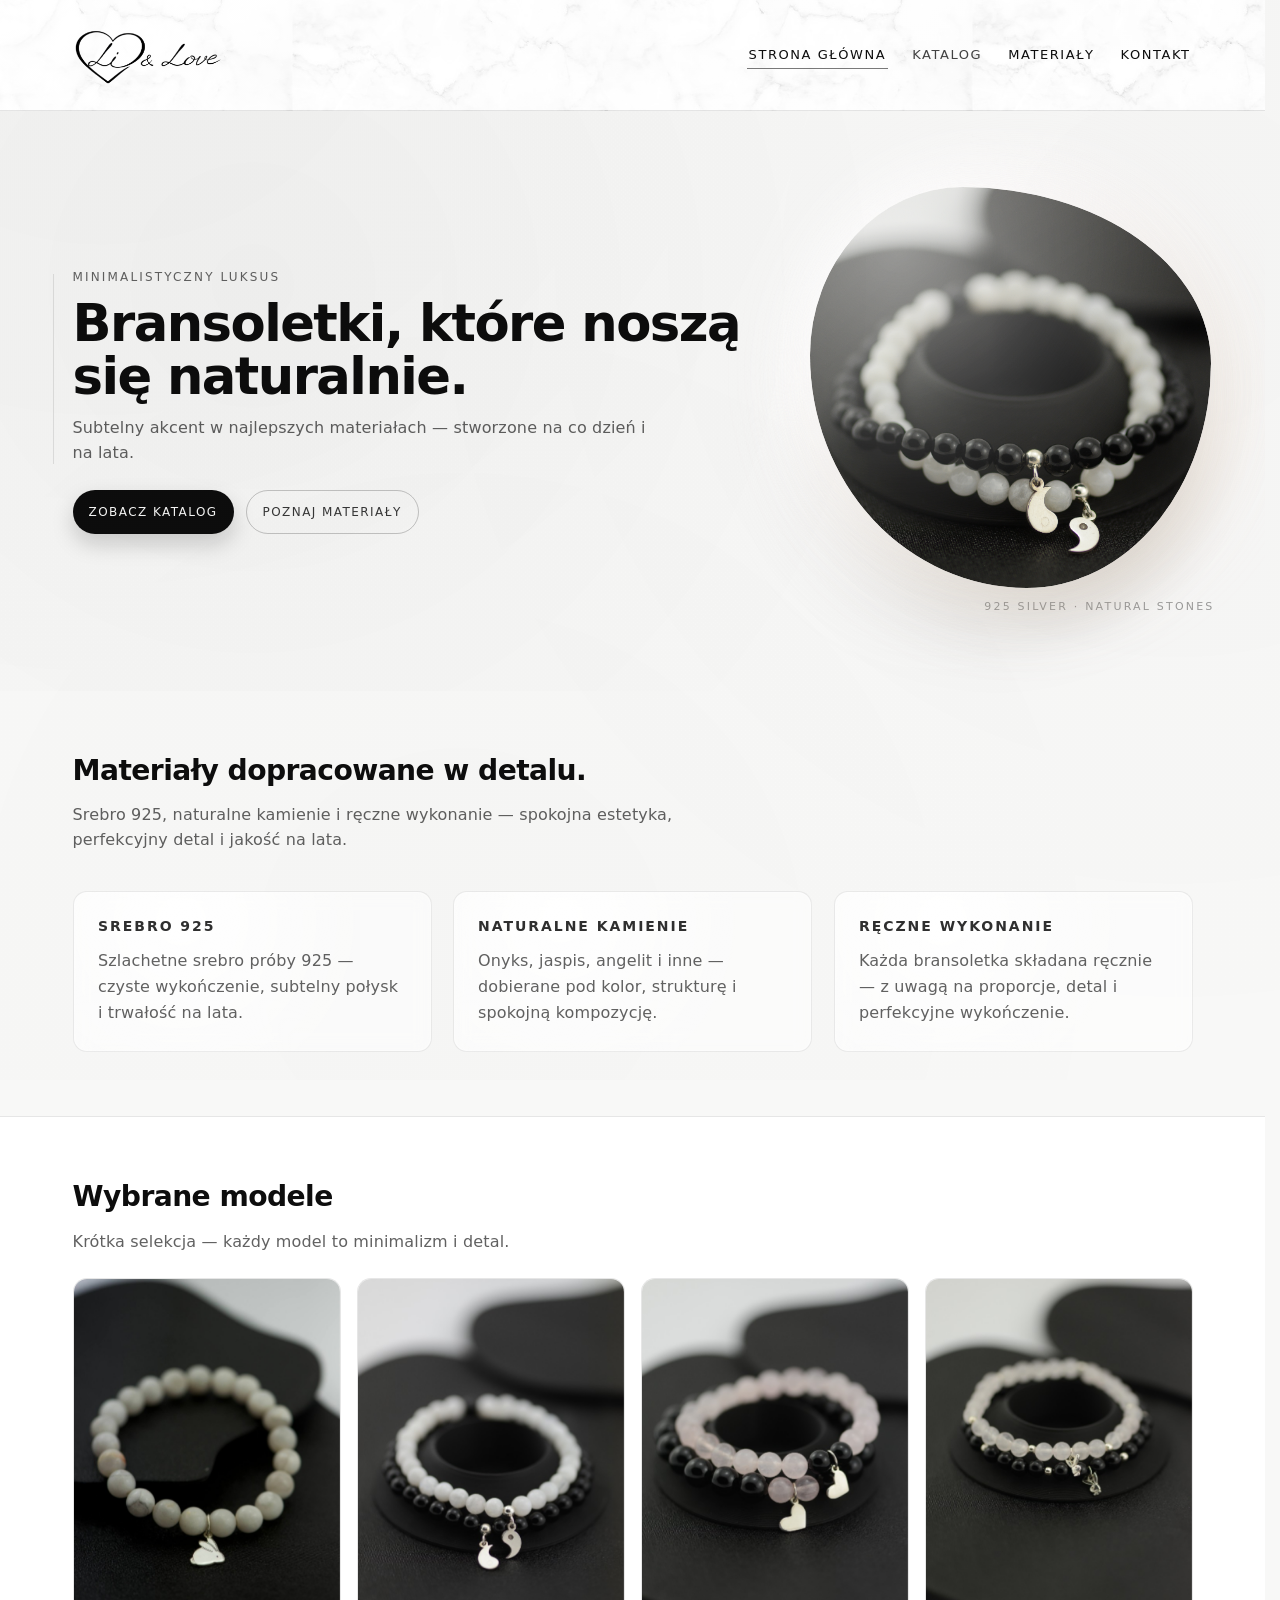
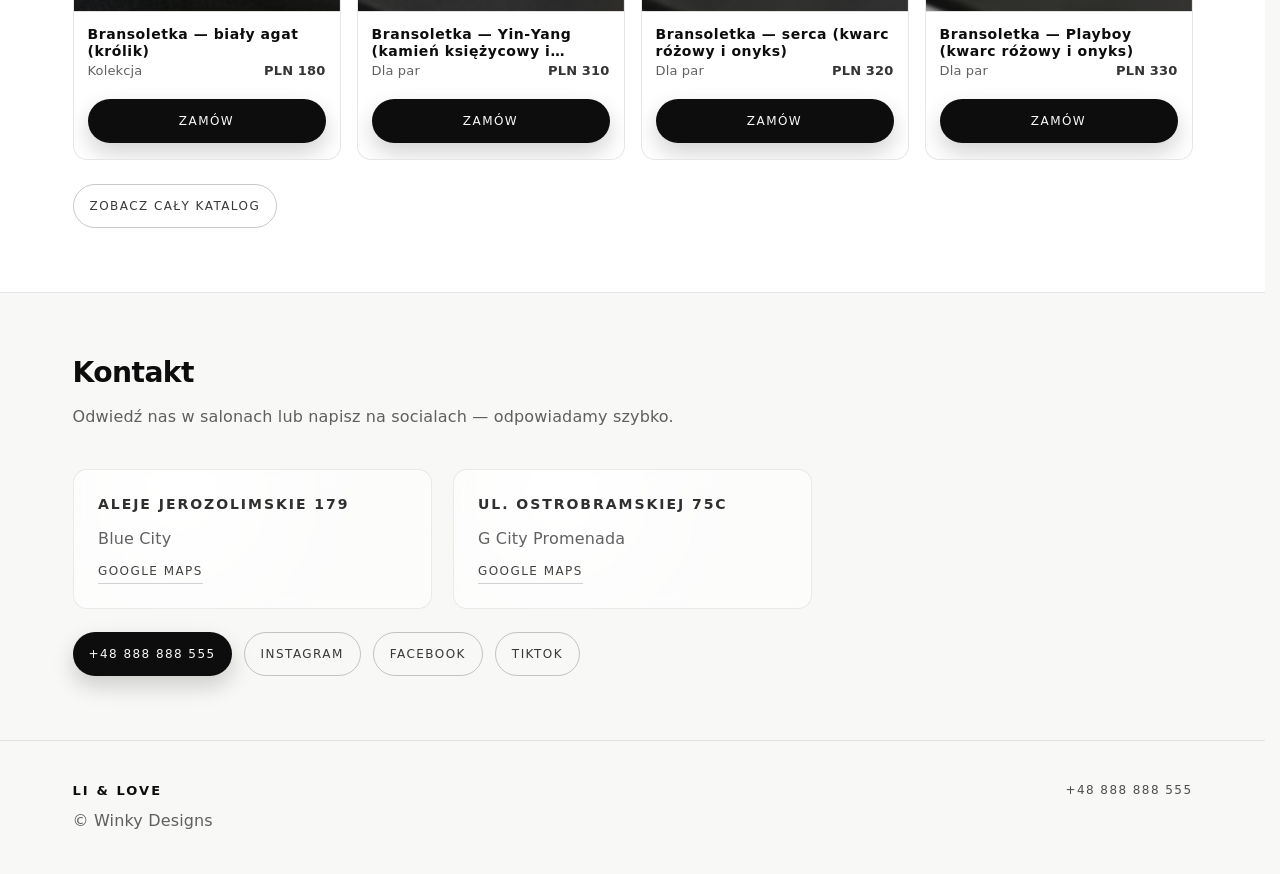
==== index.html @ d93d9d62 "Add Apple touch icons and mobile app support - Add apple-touch-icon files in multiple sizes (180x180" ====
<!doctype html>
<html lang="pl">
  <head>
    <meta charset="utf-8" />
    <meta name="viewport" content="width=device-width, initial-scale=1" />
    <meta
      name="description"
      content="Minimalistyczna, luksusowa marka bransoletek. Nowoczesny design, wysokiej jakości materiały, ponadczasowe formy."
    />
    <title>Li &amp; Love · Bransoletki</title>

    <link rel="stylesheet" href="./css/reset.css" />
    <link rel="stylesheet" href="./css/styles.css?v=20260427-live1" />

    <!-- Favicon and Apple Touch Icons -->
    <link rel="icon" href="./assets/images/logo-mark.png" />
    <link rel="apple-touch-icon" sizes="180x180" href="./assets/images/apple-touch-icon.png" />
    <link rel="apple-touch-icon" sizes="152x152" href="./assets/images/apple-touch-icon-152x152.png" />
    <link rel="apple-touch-icon" sizes="120x120" href="./assets/images/apple-touch-icon-120x120.png" />
    <link rel="apple-touch-icon" sizes="76x76" href="./assets/images/apple-touch-icon-76x76.png" />
    <link rel="apple-touch-icon" sizes="60x60" href="./assets/images/apple-touch-icon-60x60.png" />
    <meta name="apple-mobile-web-app-capable" content="yes" />
    <meta name="apple-mobile-web-app-status-bar-style" content="default" />
    <meta name="apple-mobile-web-app-title" content="Li & Love" />
  </head>
  <body>
    <a class="skip-link" href="#main">Przejdź do treści</a>

    <header class="site-header" role="banner">
      <div class="container header-inner">
        <a class="brand" href="./index.html" aria-label="Li &amp; Love — strona główna">
          <img class="brand-logo" src="./assets/images/logo-header.png" alt="Li &amp; Love" />
        </a>

        <button class="nav-toggle" type="button" aria-label="Menu" aria-expanded="false">
          <span class="nav-toggle-bars" aria-hidden="true"></span>
        </button>

        <nav class="nav" aria-label="Główna nawigacja">
          <a class="nav-link is-active" href="./index.html">Strona główna</a>
          <a class="nav-link" href="./catalog.html">Katalog</a>
          <a class="nav-link" href="#materials">Materiały</a>
          <a class="nav-link" href="#contact">Kontakt</a>
          <span class="nav-indicator" aria-hidden="true"></span>
        </nav>
      </div>
    </header>

    <div class="mobile-menu" id="mobileMenu" hidden>
      <div class="mobile-menu-backdrop" data-close="1"></div>
      <div class="mobile-menu-panel" role="dialog" aria-modal="true" aria-label="Menu">
        <a class="mobile-menu-link" href="./index.html">Strona główna</a>
        <a class="mobile-menu-link" href="./catalog.html">Katalog</a>
        <a class="mobile-menu-link" href="#materials">Materiały</a>
        <a class="mobile-menu-link" href="#contact">Kontakt</a>
      </div>
    </div>

    <main id="main">
      <section class="hero" data-reveal>
        <div class="container hero-inner">
          <div class="hero-copy">
            <p class="eyebrow">minimalistyczny luksus</p>
            <h1 class="hero-title">Bransoletki, które noszą się naturalnie.</h1>
            <p class="hero-subtitle">
              Subtelny akcent w najlepszych materiałach — stworzone na co dzień i na lata.
            </p>
            <div class="hero-actions">
              <a class="btn btn-primary" href="./catalog.html">Zobacz katalog</a>
              <a class="btn btn-ghost" href="#materials">Poznaj materiały</a>
            </div>
          </div>

          <div class="hero-media">
            <div class="hero-art" aria-hidden="true">
              <div class="hero-bg-orb"></div>
              <div class="hero-product-wrap">
                <div class="hero-product">
                  <img
                    class="hero-bracelet"
                    src="./assets/images/bracelet-hero-new.png"
                    alt="Bransoletka Li &amp; Love"
                    loading="eager"
                    decoding="async"
                  />
                  <div class="hero-shine hero-shine--blur" aria-hidden="true"></div>
                  <div class="hero-shine hero-shine--gloss" aria-hidden="true"></div>
                </div>
              </div>
            </div>
          </div>
        </div>
      </section>

      <section class="section" id="materials" data-reveal>
        <div class="container">
          <div class="section-head">
            <h2 class="section-title">Materiały dopracowane w detalu.</h2>
            <p class="section-subtitle">
              Srebro 925, naturalne kamienie i ręczne wykonanie — spokojna estetyka, perfekcyjny detal i jakość na lata.
            </p>
          </div>

          <div class="feature-grid">
            <article class="feature">
              <h3 class="feature-title">Srebro 925</h3>
              <p class="feature-text">Szlachetne srebro próby 925 — czyste wykończenie, subtelny połysk i trwałość na lata.</p>
            </article>
            <article class="feature">
              <h3 class="feature-title">Naturalne kamienie</h3>
              <p class="feature-text">Onyks, jaspis, angelit i inne — dobierane pod kolor, strukturę i spokojną kompozycję.</p>
            </article>
            <article class="feature">
              <h3 class="feature-title">Ręczne wykonanie</h3>
              <p class="feature-text">Każda bransoletka składana ręcznie — z uwagą na proporcje, detal i perfekcyjne wykończenie.</p>
            </article>
          </div>
        </div>
      </section>

      <section class="section section-contrast" data-reveal>
        <div class="container">
          <div class="section-head">
            <h2 class="section-title">Wybrane modele</h2>
            <p class="section-subtitle">Krótka selekcja — każdy model to minimalizm i detal.</p>
          </div>

          <div class="product-grid" id="featuredGrid" aria-live="polite"></div>

          <div class="section-actions">
            <a class="btn btn-ghost" href="./catalog.html">Zobacz cały katalog</a>
          </div>
        </div>
      </section>

      <section class="section" id="contact" data-reveal>
        <div class="container">
          <div class="section-head">
            <h2 class="section-title">Kontakt</h2>
            <p class="section-subtitle">Odwiedź nas w salonach lub napisz na socialach — odpowiadamy szybko.</p>
          </div>

          <div class="feature-grid">
            <article class="feature">
              <h3 class="feature-title">Aleje Jerozolimskie 179</h3>
              <p class="feature-text">Blue City</p>
              <a
                class="feature-map"
                href="https://www.google.com/maps/search/?api=1&query=Aleje%20Jerozolimskie%20179%2C%20Warszawa"
                target="_blank"
                rel="noopener"
              >Google Maps</a>
            </article>
            <article class="feature">
              <h3 class="feature-title">ul. Ostrobramskiej 75C</h3>
              <p class="feature-text">G City Promenada</p>
              <a
                class="feature-map"
                href="https://www.google.com/maps/search/?api=1&query=ul.%20Ostrobramskiej%2075C%2C%20Warszawa"
                target="_blank"
                rel="noopener"
              >Google Maps</a>
            </article>
          </div>

          <div class="section-actions">
            <a class="btn btn-primary" href="tel:+48888888555" aria-label="Zadzwoń: +48 888 888 555">+48 888 888 555</a>
            <a class="btn btn-ghost" href="https://www.instagram.com/bizuteria_li_andlove/" aria-label="Instagram: @bizuteria_li_andlove">Instagram</a>
            <a class="btn btn-ghost" href="https://www.facebook.com/bizuteria_li_andlove" aria-label="Facebook: bizuteria_li_andlove">Facebook</a>
            <a class="btn btn-ghost" href="https://www.tiktok.com/@bizuteria_li_andlove" aria-label="TikTok: bizuteria_li_andlove">TikTok</a>
          </div>
        </div>
      </section>
    </main>

    <footer class="site-footer">
      <div class="container footer-inner">
        <div class="footer-left">
          <p class="footer-brand">Li &amp; Love</p>
          <p class="footer-note">© Winky Designs</p>
        </div>
        <div class="footer-right">
          <a class="footer-link" href="tel:+48888888555">+48 888 888 555</a>
        </div>
      </div>
    </footer>

    <script type="module" src="./js/main.js?v=20260426-akwa2"></script>
  </body>
</html>
---- css/styles.css ----
:root {
  --black: #0d0d0d;
  --gray: #8c8c8c;
  --light-gray: #e6e6e6;
  --off-white: #f8f8f7;
  --white: #ffffff;

  --container: 1120px;
  --radius: 14px;
  --radius-sm: 10px;
  --shadow-soft: 0 12px 32px rgba(13, 13, 13, 0.12);

  --space-1: 8px;
  --space-2: 16px;
  --space-3: 24px;
  --space-4: 40px;
  --space-5: 64px;

  --text: var(--black);
  --muted: rgba(13, 13, 13, 0.65);
  --hairline: rgba(13, 13, 13, 0.1);

  --ease: cubic-bezier(0.2, 0.8, 0.2, 1);
  --dur: 180ms;
}

html,
body {
  overflow-x: clip;
}

html {
  scroll-behavior: smooth;
  scrollbar-gutter: stable;
}

@supports not (overflow: clip) {
  html,
  body {
    overflow-x: hidden;
  }
}

/* Telegram in-app browser: hard-block horizontal scrolling */
html.is-telegram,
html.is-telegram body {
  overflow-x: hidden !important;
  overscroll-behavior-x: none;
}

html.is-telegram body {
  touch-action: pan-y;
}

/* Anchor offset for sticky header */
#materials,
#contact {
  scroll-margin-top: 140px;
}

@media (max-width: 560px) {
  #materials,
  #contact {
    scroll-margin-top: 110px;
  }
}

body {
  background: var(--off-white);
  color: var(--text);
  font-family: ui-sans-serif, system-ui, -apple-system, Segoe UI, Roboto, Helvetica, Arial, "Apple Color Emoji",
    "Segoe UI Emoji";
  line-height: 1.55;
  letter-spacing: 0.01em;
}

/* Luxury grain (very subtle) */
body::before {
  content: "";
  position: fixed;
  inset: -20%;
  pointer-events: none;
  background:
    radial-gradient(circle at 20% 10%, rgba(13, 13, 13, 0.035), transparent 42%),
    radial-gradient(circle at 80% 35%, rgba(13, 13, 13, 0.028), transparent 48%),
    radial-gradient(circle at 40% 90%, rgba(13, 13, 13, 0.02), transparent 44%);
  opacity: 0.55;
  mix-blend-mode: multiply;
  transform: translate3d(0, 0, 0);
  animation: grainDrift 18s linear infinite;
  z-index: 0;
}

@keyframes grainDrift {
  0% {
    transform: translate3d(-1%, -1%, 0);
  }
  100% {
    transform: translate3d(1%, 1%, 0);
  }
}

@media (prefers-reduced-motion: reduce) {
  body::before {
    animation: none;
  }
}

/* Subtle motion primitives */
[data-reveal] {
  opacity: 1;
  transform: none;
  transition: none;
}

[data-reveal].is-revealed {
  opacity: 1;
  transform: translateY(0);
}

@media (prefers-reduced-motion: reduce) {
  [data-reveal] {
    opacity: 1;
    transform: none;
    transition: none;
  }
}

a:focus-visible {
  outline: 2px solid rgba(13, 13, 13, 0.55);
  outline-offset: 3px;
  border-radius: 10px;
}

.container {
  width: min(100% - 2 * var(--space-2), var(--container));
  margin-inline: auto;
}

.skip-link {
  position: absolute;
  left: -9999px;
  top: var(--space-2);
  background: var(--white);
  color: var(--black);
  border: 1px solid var(--hairline);
  border-radius: var(--radius-sm);
  padding: 10px 12px;
  z-index: 1000;
}

.skip-link:focus {
  left: var(--space-2);
}

/* Header / Nav */
.site-header {
  position: sticky;
  top: 0;
  z-index: 500;
  border-bottom: 1px solid var(--hairline);
  background: var(--white);
  background-image: url("../assets/textures/marble.png");
  background-size: 680px auto;
  background-position: center;
  background-repeat: repeat;
  isolation: isolate;
  overflow: clip;
}

/* Telegram in-app browser: avoid sticky header glitches */
html.is-telegram .site-header {
  position: static;
  top: auto;
}

.site-header::before {
  content: "";
  position: absolute;
  inset: 0;
  background: linear-gradient(90deg, rgba(255, 255, 255, 0.55), rgba(255, 255, 255, 0.35));
  z-index: -1;
}

.site-header::after {
  content: "";
  position: absolute;
  inset: 0;
  background: linear-gradient(115deg, rgba(255, 255, 255, 0), rgba(255, 255, 255, 0.26), rgba(255, 255, 255, 0));
  transform: translateX(-40%);
  opacity: 0.75;
  pointer-events: none;
  mix-blend-mode: soft-light;
  animation: headerGlint 10s var(--ease) infinite;
}

@keyframes headerGlint {
  0% {
    transform: translateX(-55%);
    opacity: 0.35;
  }
  45% {
    opacity: 0.75;
  }
  100% {
    transform: translateX(55%);
    opacity: 0.35;
  }
}

@media (prefers-reduced-motion: reduce) {
  .site-header::after {
    animation: none;
  }
}

.header-inner {
  display: flex;
  align-items: center;
  justify-content: space-between;
  gap: var(--space-2);
  padding-block: 0;
}

.brand {
  display: inline-flex;
  align-items: center;
  gap: 10px;
  min-height: 44px;
}

.brand-logo {
  height: 110px;
  width: auto;
  max-width: min(520px, 60vw);
  object-fit: contain;
  display: block;
}

@media (max-width: 992px) {
  .header-inner {
    display: grid;
    grid-template-columns: 1fr auto 1fr;
    align-items: center;
  }

  .brand-logo {
    height: 82px;
    max-width: min(380px, 74vw);
  }

  .brand {
    grid-column: 2;
    justify-self: center;
  }

  .nav {
    display: none !important;
  }
}

.nav {
  position: relative;
  display: flex;
  gap: clamp(12px, 2vw, 22px);
  align-items: center;
  flex-wrap: wrap;
  justify-content: flex-end;
}

.nav-toggle {
  display: none;
  width: 44px;
  height: 44px;
  border-radius: 999px;
  border: 1px solid rgba(13, 13, 13, 0.14);
  background: rgba(255, 255, 255, 0.65);
  cursor: pointer;
  justify-self: end;
}

.nav-toggle-bars {
  position: relative;
  display: block;
  width: 18px;
  height: 2px;
  margin: 0 auto;
  background: rgba(13, 13, 13, 0.78);
  border-radius: 999px;
  transition: background var(--dur) var(--ease), transform var(--dur) var(--ease);
}

.nav-toggle-bars::before,
.nav-toggle-bars::after {
  content: "";
  position: absolute;
  left: 0;
  width: 18px;
  height: 2px;
  background: rgba(13, 13, 13, 0.78);
  border-radius: 999px;
  transition: transform var(--dur) var(--ease), top var(--dur) var(--ease), opacity var(--dur) var(--ease);
}

.nav-toggle-bars::before {
  top: -6px;
}

.nav-toggle-bars::after {
  top: 6px;
}

.nav-toggle.is-open .nav-toggle-bars {
  background: transparent;
}

.nav-toggle.is-open .nav-toggle-bars::before {
  top: 0;
  transform: rotate(45deg);
}

.nav-toggle.is-open .nav-toggle-bars::after {
  top: 0;
  transform: rotate(-45deg);
}

@media (max-width: 992px) {
  .nav-toggle {
    display: inline-flex;
    align-items: center;
    justify-content: center;
    grid-column: 3;
  }
}

/* Mobile menu overlay */
.mobile-menu {
  position: fixed;
  inset: 0;
  z-index: 997;
}

.mobile-menu[hidden] {
  display: none !important;
}

.mobile-menu-backdrop {
  position: absolute;
  inset: 0;
  background: rgba(13, 13, 13, 0.35);
  backdrop-filter: blur(4px);
  -webkit-backdrop-filter: blur(4px);
  opacity: 0;
  transition: opacity 420ms cubic-bezier(0.16, 1, 0.3, 1);
}

.mobile-menu-panel {
  position: absolute;
  right: var(--space-2);
  top: calc(110px + var(--space-2));
  width: min(320px, calc(100% - 2 * var(--space-2)));
  border-radius: calc(var(--radius) + 6px);
  border: 1px solid rgba(255, 255, 255, 0.35);
  background: rgba(255, 255, 255, 0.92);
  box-shadow: 0 30px 80px rgba(13, 13, 13, 0.22);
  overflow: clip;
  padding: 10px;
  opacity: 0;
  transform-origin: 18px 18px;
  transform: translate3d(var(--menu-from-x, 0px), var(--menu-from-y, -8px), 0) scale(0.12);
  transition:
    opacity 220ms var(--ease),
    transform 420ms cubic-bezier(0.16, 1, 0.3, 1);
  will-change: opacity, transform;
}

.mobile-menu.is-open .mobile-menu-backdrop {
  opacity: 1;
}

.mobile-menu.is-open .mobile-menu-panel {
  opacity: 1;
  transform: translate3d(0, 0, 0) scale(1);
}

.mobile-menu.is-measuring .mobile-menu-backdrop {
  opacity: 0;
  transition: none;
}

.mobile-menu.is-measuring .mobile-menu-panel {
  opacity: 0;
  transform: translate(0, 0) scale(1);
  transition: none;
}

.mobile-menu.is-closing .mobile-menu-backdrop {
  opacity: 0;
}

.mobile-menu.is-closing .mobile-menu-panel {
  opacity: 0;
  transform: translate3d(var(--menu-from-x, 0px), var(--menu-from-y, -6px), 0) scale(0.12);
}

@media (prefers-reduced-motion: reduce) {
  /* Keep it subtle instead of disabling entirely */
  .mobile-menu-backdrop {
    transition: opacity 140ms linear;
  }

  .mobile-menu-panel {
    transition: opacity 140ms linear, transform 200ms ease-out;
    transform: translate3d(var(--menu-from-x, 0px), var(--menu-from-y, -6px), 0) scale(0.92);
  }
}

.mobile-menu-link {
  display: block;
  padding: 12px 12px;
  border-radius: 14px;
  font-size: 12px;
  letter-spacing: 0.14em;
  text-transform: uppercase;
  color: rgba(13, 13, 13, 0.82);
}

.mobile-menu-link:hover {
  background: rgba(255, 255, 255, 0.8);
}

@media (max-width: 992px) {
  .mobile-menu-panel {
    top: calc(82px + var(--space-2));
  }
}

.nav-link {
  font-size: 13px;
  letter-spacing: 0.12em;
  text-transform: uppercase;
  color: rgba(13, 13, 13, 0.78);
  padding: 6px 2px;
  transition: color var(--dur) var(--ease), opacity var(--dur) var(--ease);
}

.nav-link:hover {
  color: var(--black);
}

.nav-link.is-active {
  color: var(--black);
}

.nav-indicator {
  position: absolute;
  left: 0;
  bottom: 2px;
  height: 1px;
  width: 0;
  background: rgba(13, 13, 13, 0.55);
  transform: translateX(0);
  transition: transform 320ms var(--ease), width 320ms var(--ease), opacity 220ms var(--ease);
  opacity: 1;
  pointer-events: none;
}

@media (prefers-reduced-motion: reduce) {
  .nav-indicator {
    transition: none;
  }
}

/* Typography helpers */
.eyebrow {
  text-transform: uppercase;
  letter-spacing: 0.18em;
  font-size: 12px;
  color: rgba(13, 13, 13, 0.64);
}

.section-title {
  font-size: clamp(22px, 2.2vw, 30px);
  letter-spacing: -0.02em;
  line-height: 1.15;
}

.section-subtitle {
  margin-top: 10px;
  max-width: 60ch;
  color: var(--muted);
}

.section {
  padding-block: var(--space-5);
}

.section-contrast {
  background: var(--white);
  border-top: 1px solid var(--hairline);
  border-bottom: 1px solid var(--hairline);
}

.section-head {
  display: grid;
  gap: 6px;
  margin-bottom: var(--space-3);
}

.section-actions {
  margin-top: var(--space-3);
  display: flex;
  flex-wrap: wrap;
  align-items: center;
  gap: 12px;
}

/* Buttons */
.btn {
  display: inline-flex;
  align-items: center;
  justify-content: center;
  min-height: 44px;
  padding: 10px 16px;
  border-radius: 999px;
  letter-spacing: 0.12em;
  text-transform: uppercase;
  font-size: 12px;
  gap: 10px;
  transition: transform var(--dur) var(--ease), box-shadow var(--dur) var(--ease), background var(--dur) var(--ease),
    color var(--dur) var(--ease), border-color var(--dur) var(--ease);
}

.btn:focus-visible {
  outline: 2px solid rgba(13, 13, 13, 0.65);
  outline-offset: 3px;
}

.btn-primary {
  background: var(--black);
  color: var(--off-white);
  box-shadow: 0 10px 22px rgba(13, 13, 13, 0.18);
}

.btn-primary:hover {
  transform: translateY(-1px);
  box-shadow: 0 14px 28px rgba(13, 13, 13, 0.22);
}

.btn-ghost {
  border: 1px solid rgba(13, 13, 13, 0.22);
  color: rgba(13, 13, 13, 0.82);
  background: transparent;
}

.btn-ghost:hover {
  border-color: rgba(13, 13, 13, 0.35);
  color: var(--black);
  transform: translateY(-1px);
}

.btn:active {
  transform: translateY(0);
}

/* Hero */
.hero {
  padding-block: clamp(56px, 7vw, 92px);
  position: relative;
}

.hero::after {
  content: "";
  position: absolute;
  inset: 0;
  background: radial-gradient(circle at 20% 30%, rgba(13, 13, 13, 0.03), transparent 60%);
  pointer-events: none;
}

.hero-inner {
  display: grid;
  grid-template-columns: 1.25fr 0.75fr;
  gap: clamp(24px, 4vw, 56px);
  align-items: center;
}

.hero-copy {
  position: relative;
}

@media (min-width: 981px) {
  .hero-copy::before {
    content: "";
    position: absolute;
    left: -20px;
    top: 6px;
    height: 190px;
    width: 1px;
    background: rgba(13, 13, 13, 0.1);
  }
}

.hero-title {
  margin-top: 10px;
  font-size: clamp(34px, 4vw, 56px);
  letter-spacing: -0.03em;
  line-height: 1.03;
}

.hero-subtitle {
  margin-top: 14px;
  max-width: 58ch;
  color: var(--muted);
}

.hero-actions {
  margin-top: var(--space-3);
  display: flex;
  flex-wrap: wrap;
  gap: 12px;
}

.hero-media {
  display: grid;
  place-items: center;
}

.hero-art {
  position: relative;
  width: min(560px, 100%);
  aspect-ratio: 1 / 1;
  display: grid;
  place-items: center;
  isolation: isolate;
}

@media (min-width: 981px) {
  .hero-art::after {
    content: "925 silver · natural stones";
    position: absolute;
    bottom: -14px;
    right: -22px;
    font-size: 11px;
    letter-spacing: 0.2em;
    color: rgba(13, 13, 13, 0.4);
    text-transform: uppercase;
    white-space: nowrap;
    pointer-events: none;
  }
}

.hero-bg-orb {
  position: absolute;
  inset: -6% -2%;
  border-radius: 999px;
  background:
    radial-gradient(circle at 28% 26%, rgba(255, 255, 255, 0.98), rgba(255, 255, 255, 0.42) 34%, rgba(255, 255, 255, 0) 72%),
    radial-gradient(circle at 74% 70%, rgba(13, 13, 13, 0.16), rgba(13, 13, 13, 0.07) 44%, rgba(13, 13, 13, 0) 78%),
    radial-gradient(circle at 52% 48%, rgba(215, 192, 138, 0.22), rgba(215, 192, 138, 0) 62%),
    radial-gradient(circle at 58% 42%, rgba(233, 183, 198, 0.16), rgba(233, 183, 198, 0) 64%);
  filter: blur(30px);
  opacity: 1;
  transform: translateY(14px);
  z-index: 0;
}

.hero-product-wrap {
  position: relative;
  width: min(520px, 100%);
  aspect-ratio: 1 / 1;
  transform: translateX(18px) translateY(-14px);
  z-index: 1;
  transition: transform 0.4s ease;
  animation: heroFloatWrap 6s ease-in-out infinite;
}

.hero-product-wrap::before {
  content: "";
  position: absolute;
  inset: -8%;
  border-radius: 40% 60% 48% 52% / 44% 46% 54% 56%;
  background:
    radial-gradient(circle at 38% 34%, rgba(255, 255, 255, 0.82), rgba(255, 255, 255, 0) 58%),
    radial-gradient(circle at 68% 70%, rgba(215, 192, 138, 0.22), rgba(215, 192, 138, 0) 72%);
  filter: blur(26px);
  opacity: 1;
  pointer-events: none;
  z-index: 0;
}

.hero-product-wrap::after {
  content: "";
  position: absolute;
  inset: -14%;
  border-radius: 999px;
  background:
    radial-gradient(circle at 55% 45%, rgba(255, 255, 255, 0.42), rgba(255, 255, 255, 0) 70%),
    radial-gradient(circle at 60% 55%, rgba(233, 183, 198, 0.12), rgba(233, 183, 198, 0) 74%);
  filter: blur(34px);
  opacity: 0.9;
  pointer-events: none;
  z-index: 0;
}

.hero-product-wrap:hover {
  transform: translateX(18px) translateY(-19px) scale(1.05);
}

@media (prefers-reduced-motion: reduce) {
  .hero-product-wrap {
    animation: none;
    transition: none;
  }
}

@keyframes heroFloatWrap {
  0%,
  100% {
    transform: translateX(18px) translateY(-14px);
  }
  50% {
    transform: translateX(18px) translateY(-22px);
  }
}

@supports selector(:has(*)) {
  @media (min-width: 981px) {
    .hero-inner:has(.btn-primary:hover) .hero-product-wrap {
      transform: translateX(30px) translateY(-14px) scale(1.05);
    }
  }
}

.hero-product {
  position: relative;
  width: min(520px, 100%);
  aspect-ratio: 1 / 1;
  transform: translateZ(0);
  will-change: transform;
  z-index: 1;
  border-radius: 38% 62% 46% 54% / 42% 44% 56% 58%;
  overflow: hidden;
  isolation: isolate;
  -webkit-mask-image: -webkit-radial-gradient(white, black);
  -webkit-mask-repeat: no-repeat;
  -webkit-mask-size: 100% 100%;
  background: rgba(255, 255, 255, 0.55);
  box-shadow:
    0 60px 160px rgba(13, 13, 13, 0.14),
    0 22px 60px rgba(13, 13, 13, 0.10),
    0 0 0 1px rgba(255, 255, 255, 0.55) inset;
}

.hero-shine {
  position: absolute;
  inset: 0;
  border-radius: inherit;
  pointer-events: none;
  z-index: 2;
}

.hero-shine--blur {
  inset: -20%;
  background: radial-gradient(circle at 30% 25%, rgba(255, 255, 255, 0.85), rgba(255, 255, 255, 0) 52%);
  opacity: 0.55;
  filter: blur(10px);
}

.hero-shine--gloss {
  background: linear-gradient(145deg, rgba(255, 255, 255, 0.28), rgba(255, 255, 255, 0) 44%);
  mix-blend-mode: soft-light;
  opacity: 0.9;
}

.hero-bracelet {
  width: 100%;
  height: 100%;
  object-fit: cover;
  object-position: 52% 44%;
  display: block;
  transform: scale(1.14) translate(2%, -1%);
  filter:
    drop-shadow(0 26px 48px rgba(13, 13, 13, 0.18))
    drop-shadow(0 0 34px rgba(255, 255, 255, 0.40))
    drop-shadow(0 0 90px rgba(255, 255, 255, 0.22));
  transform-origin: 50% 50%;
  animation: none;
}

/* Safari (macOS): WebKit can break blob clipping; use background-image technique */
body.is-safari .hero-product {
  background-image: url("../assets/images/bracelet-hero-new.png");
  background-size: cover;
  background-position: 50% 45%;
}

body.is-safari .hero-bracelet {
  filter: none;
  opacity: 0;
}

/* iPad / touch devices: match mobile blob clipping */
@media (hover: none) and (pointer: coarse) and (min-width: 981px) {
  .hero-product {
    background-image: url("../assets/images/bracelet-hero-new.png");
    background-size: cover;
    background-position: 50% 45%;
  }

  .hero-bracelet {
    filter: none;
    opacity: 0;
  }
}

@media (prefers-reduced-motion: no-preference) {
  .hero-bracelet {
    animation: heroFloat 6.5s var(--ease) infinite;
  }
}

@keyframes heroFloat {
  0%,
  100% {
    transform: scale(1.14) translate(2%, -1%) translateY(0);
  }
  50% {
    transform: scale(1.14) translate(2%, -1%) translateY(-6px);
  }
}

@keyframes slowSpin {
  from {
    transform: rotate(0deg);
  }
  to {
    transform: rotate(360deg);
  }
}

@media (prefers-reduced-motion: reduce) {
  .hero-bracelet {
    animation: none;
  }

  .card-media img {
    transform: none !important;
    transition: none;
  }

  .card-media::after {
    transition: none;
    opacity: 0;
  }

  .modal,
  .modal * {
    transition: none !important;
    animation: none !important;
  }
}

/* Modal (product quick view)
   Keep layout stable: don't toggle overflow here (JS blocks background scroll). */

.modal {
  position: fixed;
  inset: 0;
  z-index: 999;
  display: flex;
  align-items: center;
  justify-content: center;
  padding: var(--space-2);
}

.modal[hidden] {
  display: none !important;
}

.modal-backdrop {
  position: absolute;
  inset: 0;
  background: rgba(13, 13, 13, 0.45);
  backdrop-filter: blur(4px);
  -webkit-backdrop-filter: blur(4px);
  opacity: 0;
  transition: opacity 520ms cubic-bezier(0.16, 1, 0.3, 1);
}

.modal-dialog {
  position: relative;
  width: min(860px, 100%);
  max-height: 100%;
  border-radius: calc(var(--radius) + 4px);
  border: 1px solid rgba(255, 255, 255, 0.35);
  background: rgba(255, 255, 255, 0.82);
  box-shadow: 0 30px 80px rgba(13, 13, 13, 0.25);
  overflow: clip;
  opacity: 0;
  transform: translate3d(0, 14px, 0) scale(0.985);
  transition:
    opacity 260ms var(--ease),
    transform 680ms cubic-bezier(0.16, 1, 0.3, 1);
  will-change: transform, opacity;
  display: flex;
  flex-direction: column;
}

/* Safari/macOS: stabilize border/clip rendering in modal */
body.is-safari .modal-dialog {
  overflow: hidden;
  isolation: isolate;
  transform: translateZ(0);
  -webkit-mask-image: -webkit-radial-gradient(white, black);
  -webkit-mask-repeat: no-repeat;
  -webkit-mask-size: 100% 100%;
}

.modal.is-open .modal-backdrop {
  opacity: 1;
}

.modal.is-open .modal-dialog {
  opacity: 1;
  transform: translate3d(0, 0, 0) scale(1);
}

.modal.is-closing .modal-backdrop {
  opacity: 0;
  transition: opacity 180ms var(--ease);
}

.modal.is-closing .modal-dialog {
  opacity: 0;
  transform: translate3d(0, 10px, 0) scale(0.99);
  transition:
    opacity 180ms var(--ease),
    transform 220ms var(--ease);
}

/* keep border visible even with inner scroll */
.modal-dialog::after {
  content: "";
  position: absolute;
  inset: 0;
  border-radius: inherit;
  box-shadow: inset 0 0 0 1px rgba(13, 13, 13, 0.06);
  pointer-events: none;
}

.modal-close {
  position: absolute;
  top: 12px;
  right: 12px;
  z-index: 5;
  width: 44px;
  height: 44px;
  padding: 0;
  border-radius: 999px;
  border: 1px solid rgba(13, 13, 13, 0.16);
  background: rgba(255, 255, 255, 0.7);
  color: transparent;
  cursor: pointer;
  display: grid;
  place-items: center;
  line-height: 1;
}

.modal-close::before,
.modal-close::after {
  content: "";
  position: absolute;
  width: 14px;
  height: 2px;
  background: rgba(13, 13, 13, 0.55);
  border-radius: 999px;
}

.modal-close::before {
  transform: rotate(45deg);
}

.modal-close::after {
  transform: rotate(-45deg);
}

.modal-close:hover {
  background: rgba(255, 255, 255, 0.88);
}

.modal-content {
  display: grid;
  grid-template-columns: 1.1fr 0.9fr;
  gap: 12px;
  padding: var(--space-3);
  max-height: 100%;
  min-height: 0;
  flex: 1 1 auto;
  overflow: auto;
  overscroll-behavior: contain;
  scrollbar-width: none;
}

.modal-content::-webkit-scrollbar {
  width: 0;
  height: 0;
}

@supports not (height: 100dvh) {
  .modal-dialog {
    max-height: 100%;
  }

  .modal-content {
    max-height: 100%;
  }
}

.modal-gallery {
  display: grid;
  gap: 12px;
}

.modal-image {
  border-radius: var(--radius);
  border: 1px solid rgba(13, 13, 13, 0.10);
  background: linear-gradient(180deg, rgba(248, 248, 247, 1), rgba(230, 230, 230, 0.7));
  aspect-ratio: 4 / 5;
  overflow: clip;
}

body.is-safari .modal-image {
  overflow: hidden;
  -webkit-mask-image: -webkit-radial-gradient(white, black);
  -webkit-mask-repeat: no-repeat;
  -webkit-mask-size: 100% 100%;
}

@media (min-width: 981px) {
  body.is-safari .modal-dialog {
    width: min(980px, 100%);
  }

  body.is-safari .modal-content {
    grid-template-columns: minmax(0, 1.1fr) minmax(0, 0.9fr);
  }

  body.is-safari .modal-gallery,
  body.is-safari .modal-info {
    min-width: 0;
  }
}

.modal-image img {
  width: 100%;
  height: 100%;
  object-fit: cover;
}

.modal-thumbs {
  display: flex;
  gap: 8px;
  flex-wrap: wrap;
}

.thumb {
  width: 64px;
  height: 64px;
  border-radius: 14px;
  border: 1px solid rgba(13, 13, 13, 0.14);
  background: rgba(255, 255, 255, 0.6);
  overflow: clip;
  cursor: pointer;
  transition: transform 220ms var(--ease), border-color 220ms var(--ease), background 220ms var(--ease);
}

/* Desktop-only: larger hero image in modal */
@media (min-width: 981px) {
  .modal-image {
    height: min(760px, 74vh);
  }
}

/* Medium screens: keep modal image less tall */
@media (min-width: 981px) and (max-width: 1200px) {
  .modal-image {
    height: min(600px, 62vh);
  }
}

.thumb:hover {
  transform: translateY(-1px);
  background: rgba(255, 255, 255, 0.86);
}

.thumb.is-active {
  border-color: rgba(13, 13, 13, 0.35);
}

.thumb img {
  width: 100%;
  height: 100%;
  object-fit: cover;
}

.modal-info {
  display: grid;
  align-content: start;
  gap: 10px;
  min-width: 0;
  /* keep text away from the close (X) button */
  padding-right: 62px;
}

@media (min-width: 981px) {
  .modal-info {
    padding-left: 6px;
  }

  .modal-desc {
    max-width: 50ch;
  }
}

.modal-kicker {
  font-size: 12px;
  letter-spacing: 0.18em;
  text-transform: uppercase;
  color: rgba(13, 13, 13, 0.65);
}

.modal-title {
  font-size: clamp(22px, 2.2vw, 30px);
  letter-spacing: -0.015em;
  line-height: 1.12;
}

.modal-desc {
  color: var(--muted);
  max-width: 54ch;
  line-height: 1.7;
}

.modal-specs {
  margin-top: 6px;
  padding: 12px 12px;
  border-radius: var(--radius);
  background: rgba(248, 248, 247, 0.7);
  border: 1px solid rgba(13, 13, 13, 0.08);
  backdrop-filter: blur(8px);
  -webkit-backdrop-filter: blur(8px);
}

.modal-metal-selector {
  margin-top: 12px;
  padding: 16px;
  border-radius: var(--radius);
  background: rgba(248, 248, 247, 0.5);
  border: 1px solid rgba(13, 13, 13, 0.06);
  backdrop-filter: blur(8px);
  -webkit-backdrop-filter: blur(8px);
}

.modal-metal-title {
  font-size: 12px;
  letter-spacing: 0.14em;
  text-transform: uppercase;
  color: rgba(13, 13, 13, 0.75);
  margin-bottom: 12px;
}

.metal-options {
  display: flex;
  gap: 12px;
  flex-wrap: wrap;
}

.metal-btn {
  position: relative;
  display: flex;
  flex-direction: column;
  align-items: center;
  gap: 8px;
  padding: 12px 16px;
  border: 2px solid rgba(13, 13, 13, 0.15);
  border-radius: var(--radius-sm);
  background: var(--white);
  cursor: pointer;
  transition: all 220ms var(--ease);
  min-width: 80px;
}

.metal-btn:hover {
  border-color: rgba(13, 13, 13, 0.25);
  transform: translateY(-2px);
  box-shadow: 0 8px 20px rgba(13, 13, 13, 0.12);
}

.metal-btn.is-active {
  border-color: var(--black);
  background: var(--white);
  box-shadow: 0 4px 12px rgba(13, 13, 13, 0.15);
}

.metal-texture {
  width: 32px;
  height: 32px;
  border-radius: 50%;
  position: relative;
  overflow: hidden;
}

.metal-silver .metal-texture {
  background: linear-gradient(135deg, 
    #b8b8b8 0%, 
    #969696 25%, 
    #c5c5c5 50%, 
    #a8a8a8 75%, 
    #b0b0b0 100%);
  box-shadow: 
    inset 0 2px 4px rgba(255, 255, 255, 0.6),
    inset 0 -2px 4px rgba(0, 0, 0, 0.3),
    0 2px 8px rgba(150, 150, 150, 0.4);
}

.metal-silver .metal-texture::before {
  content: "";
  position: absolute;
  top: -50%;
  left: -50%;
  width: 200%;
  height: 200%;
  background: linear-gradient(45deg, 
    transparent 30%, 
    rgba(255, 255, 255, 0.6) 50%, 
    transparent 70%);
  animation: metalShine 3s infinite;
}

.metal-gold .metal-texture {
  background: linear-gradient(135deg, 
    #ffd700 0%, 
    #ffed4e 25%, 
    #fff8dc 50%, 
    #f4e4bc 75%, 
    #daa520 100%);
  box-shadow: 
    inset 0 2px 4px rgba(255, 255, 255, 0.9),
    inset 0 -2px 4px rgba(139, 69, 19, 0.3),
    0 2px 8px rgba(255, 215, 0, 0.4);
}

.metal-gold .metal-texture::before {
  content: "";
  position: absolute;
  top: -50%;
  left: -50%;
  width: 200%;
  height: 200%;
  background: linear-gradient(45deg, 
    transparent 30%, 
    rgba(255, 255, 255, 0.7) 50%, 
    transparent 70%);
  animation: metalShine 3s infinite;
}

.metal-rose-gold .metal-texture {
  background: linear-gradient(135deg, 
    #e8b4b8 0%, 
    #d4a5a9 25%, 
    #f0c6ca 50%, 
    #e0b5b9 75%, 
    #d6a5aa 100%);
  box-shadow: 
    inset 0 2px 4px rgba(255, 255, 255, 0.8),
    inset 0 -2px 4px rgba(139, 69, 90, 0.3),
    0 2px 8px rgba(212, 165, 169, 0.4);
}

.metal-rose-gold .metal-texture::before {
  content: "";
  position: absolute;
  top: -50%;
  left: -50%;
  width: 200%;
  height: 200%;
  background: linear-gradient(45deg, 
    transparent 30%, 
    rgba(255, 255, 255, 0.7) 50%, 
    transparent 70%);
  animation: metalShine 3.5s infinite;
}

.metal-platinum .metal-texture {
  background: linear-gradient(135deg, 
    #e5e4e2 0%, 
    #d2d2d1 25%, 
    #f5f5f5 50%, 
    #e8e7e6 75%, 
    #c9c8c6 100%);
  box-shadow: 
    inset 0 2px 4px rgba(255, 255, 255, 0.8),
    inset 0 -2px 4px rgba(0, 0, 0, 0.25),
    0 2px 8px rgba(197, 196, 194, 0.3);
}

.metal-platinum .metal-texture::before {
  content: "";
  position: absolute;
  top: -50%;
  left: -50%;
  width: 200%;
  height: 200%;
  background: linear-gradient(45deg, 
    transparent 30%, 
    rgba(255, 255, 255, 0.6) 50%, 
    transparent 70%);
  animation: metalShine 4s infinite;
}

@keyframes metalShine {
  0% {
    transform: translateX(-100%) translateY(-100%) rotate(45deg);
  }
  100% {
    transform: translateX(100%) translateY(100%) rotate(45deg);
  }
}

.metal-label {
  font-size: 11px;
  font-weight: 600;
  text-transform: uppercase;
  letter-spacing: 0.05em;
  color: var(--black);
}

.metal-btn.is-active .metal-label {
  color: var(--black);
}

@media (max-width: 560px) {
  .metal-options {
    gap: 8px;
  }
  
  .metal-btn {
    padding: 10px 12px;
    min-width: 70px;
  }
  
  .metal-texture {
    width: 28px;
    height: 28px;
  }
  
  .metal-label {
    font-size: 10px;
  }
}

.modal-specs-title {
  font-size: 12px;
  letter-spacing: 0.14em;
  text-transform: uppercase;
  color: rgba(13, 13, 13, 0.75);
}

.modal-specs-list {
  margin-top: 10px;
  display: grid;
  gap: 8px;
}

.spec-row {
  display: grid;
  grid-template-columns: 110px 1fr;
  gap: 10px;
  align-items: baseline;
}

.spec-k {
  font-size: 12px;
  color: rgba(13, 13, 13, 0.65);
}

.spec-v {
  font-size: 13px;
  color: rgba(13, 13, 13, 0.86);
}

@media (max-width: 560px) {
  .modal-specs {
    padding: 12px 12px;
  }

  .spec-row {
    grid-template-columns: 1fr;
    gap: 4px;
  }

  .spec-k {
    font-size: 11px;
    letter-spacing: 0.12em;
    text-transform: uppercase;
  }

  .spec-v {
    font-size: 13px;
    word-break: break-word;
  }
}

.modal-meta {
  display: flex;
  gap: 12px;
  align-items: baseline;
  margin-top: 6px;
}

.modal-price {
  font-weight: 700;
  color: rgba(13, 13, 13, 0.86);
}

.modal-actions {
  display: flex;
  flex-wrap: wrap;
  gap: 12px;
  margin-top: var(--space-2);
}

.modal-actions .btn-primary {
  box-shadow:
    0 14px 34px rgba(13, 13, 13, 0.18),
    0 1px 0 rgba(255, 255, 255, 0.12) inset;
}

.modal-actions .btn-primary:hover {
  transform: translateY(-2px);
  box-shadow:
    0 20px 44px rgba(13, 13, 13, 0.20),
    0 1px 0 rgba(255, 255, 255, 0.14) inset;
}

.modal-actions .btn-primary:active {
  transform: translateY(0);
}

@media (hover: hover) and (pointer: fine) {
  .modal-image img {
    transition: transform 520ms cubic-bezier(0.16, 1, 0.3, 1);
    will-change: transform;
  }

  .modal-image:hover img {
    transform: scale(1.03);
  }
}

@media (max-width: 980px) {
  .modal-content {
    grid-template-columns: 1fr;
  }

  .modal-info {
    padding-right: 0;
  }

  .modal-kicker,
  .modal-title {
    padding-right: 56px;
  }

  .modal-image {
    aspect-ratio: 1 / 1;
    height: auto;
  }

  .modal-thumbs {
    flex-wrap: nowrap;
    overflow-x: auto;
    overflow-y: hidden;
    -webkit-overflow-scrolling: touch;
    scrollbar-width: none;
    padding-bottom: 4px;
  }

  .modal-thumbs::-webkit-scrollbar {
    width: 0;
    height: 0;
  }

  .thumb {
    width: 54px;
    height: 54px;
    border-radius: 12px;
    flex: 0 0 auto;
  }
}

/* Features */
.feature-grid {
  display: grid;
  grid-template-columns: repeat(3, minmax(0, 1fr));
  gap: clamp(14px, 2.2vw, 22px);
  margin-top: clamp(18px, 3vw, var(--space-4));
}

.feature {
  position: relative;
  background:
    radial-gradient(circle at 30% 18%, rgba(255, 255, 255, 0.92), rgba(255, 255, 255, 0) 62%),
    rgba(255, 255, 255, 0.54);
  border: 1px solid rgba(13, 13, 13, 0.08);
  border-radius: var(--radius);
  overflow: hidden;
  isolation: isolate;
  padding: var(--space-3);
  backdrop-filter: blur(8px);
  -webkit-backdrop-filter: blur(8px);
  transition: transform 360ms var(--ease), box-shadow 360ms var(--ease), border-color 360ms var(--ease),
    background 360ms var(--ease);
}

.feature {
  transform: translateZ(0);
  will-change: transform;
}

body.is-safari .feature {
  -webkit-mask-image: -webkit-radial-gradient(white, black);
  -webkit-mask-repeat: no-repeat;
  -webkit-mask-size: 100% 100%;
}

.feature::after {
  content: "";
  position: absolute;
  inset: 0;
  border-radius: inherit;
  box-shadow: inset 0 0 0 1px rgba(255, 255, 255, 0.45);
  pointer-events: none;
  opacity: 0.65;
}

@media (hover: hover) and (pointer: fine) {
  .feature:hover {
    transform: translateY(-2px);
    border-color: rgba(13, 13, 13, 0.12);
    box-shadow:
      0 18px 44px rgba(13, 13, 13, 0.10),
      0 6px 16px rgba(13, 13, 13, 0.06);
    background:
      radial-gradient(circle at 30% 18%, rgba(255, 255, 255, 0.98), rgba(255, 255, 255, 0) 62%),
      rgba(255, 255, 255, 0.62);
  }
}

.feature-title {
  font-size: 14px;
  letter-spacing: 0.14em;
  text-transform: uppercase;
  color: rgba(13, 13, 13, 0.86);
}

.feature-text {
  margin-top: 10px;
  color: var(--muted);
  line-height: 1.65;
}

.feature-map {
  display: inline-flex;
  align-items: center;
  gap: 8px;
  margin-top: 10px;
  font-size: 12px;
  letter-spacing: 0.12em;
  text-transform: uppercase;
  color: rgba(13, 13, 13, 0.78);
  border-bottom: 1px solid rgba(13, 13, 13, 0.18);
  padding-bottom: 2px;
}

.feature-map:hover {
  color: var(--black);
  border-bottom-color: rgba(13, 13, 13, 0.42);
}

@keyframes contactPulse {
  0% {
    transform: translateZ(0);
    box-shadow: none;
    border-color: rgba(13, 13, 13, 0.08);
  }
  35% {
    box-shadow:
      0 18px 44px rgba(13, 13, 13, 0.10),
      0 6px 16px rgba(13, 13, 13, 0.06);
    border-color: rgba(13, 13, 13, 0.14);
  }
  100% {
    transform: translateZ(0);
    box-shadow: none;
    border-color: rgba(13, 13, 13, 0.08);
  }
}

/* When navigating to #contact: highlight items sequentially */
#contact.is-sequencing .section-actions .btn {
  animation: contactPulse 900ms var(--ease) both;
}
#contact.is-sequencing .section-actions .btn:nth-child(1) {
  animation-delay: 760ms;
}
#contact.is-sequencing .section-actions .btn:nth-child(2) {
  animation-delay: 900ms;
}
#contact.is-sequencing .section-actions .btn:nth-child(3) {
  animation-delay: 1040ms;
}
#contact.is-sequencing .section-actions .btn:nth-child(4) {
  animation-delay: 1180ms;
}

/* Safari-safe: JS applies .is-pulse sequentially (cards + buttons) */
#contact .is-pulse {
  animation: contactPulse 900ms var(--ease) both;
}

/* Product grid + cards */
.product-grid {
  display: grid;
  grid-template-columns: repeat(4, minmax(0, 1fr));
  gap: var(--space-2);
}

.card {
  background: var(--white);
  border: 1px solid var(--hairline);
  border-radius: var(--radius);
  overflow: clip;
  display: grid;
  grid-template-rows: auto 1fr;
  min-height: 100%;
  transition: transform var(--dur) var(--ease), box-shadow var(--dur) var(--ease), border-color var(--dur) var(--ease);
}

.card {
  animation: cardIn 520ms var(--ease) both;
  animation-delay: var(--stagger, 0ms);
}


@keyframes cardIn {
  from {
    opacity: 0;
    transform: translateY(8px);
  }
  to {
    opacity: 1;
    transform: translateY(0);
  }
}

@media (prefers-reduced-motion: reduce) {
  .card {
    animation: none;
  }
}

.card:hover {
  transform: translateY(-2px);
  box-shadow: var(--shadow-soft);
  border-color: rgba(13, 13, 13, 0.16);
}

.card-media {
  background: linear-gradient(180deg, rgba(248, 248, 247, 1), rgba(230, 230, 230, 0.7));
  aspect-ratio: 4 / 5;
  border-bottom: 1px solid var(--hairline);
  position: relative;
  isolation: isolate;
  overflow: clip;
}

.card-media::after {
  content: "";
  position: absolute;
  inset: 0;
  background: linear-gradient(180deg, rgba(13, 13, 13, 0) 0%, rgba(13, 13, 13, 0.14) 100%);
  opacity: 0;
  transition: opacity var(--dur) var(--ease);
  pointer-events: none;
  z-index: 1;
}

.card-media::before {
  content: "";
  position: absolute;
  inset: -20%;
  background: linear-gradient(120deg, rgba(255, 255, 255, 0), rgba(255, 255, 255, 0.18), rgba(255, 255, 255, 0));
  transform: translateX(-45%) rotate(8deg);
  opacity: 0;
  transition: transform 720ms var(--ease), opacity 420ms var(--ease);
  z-index: 2;
  pointer-events: none;
}

.card-media img {
  width: 100%;
  height: 100%;
  object-fit: cover;
  transform: scale(1.001);
  transition: transform 520ms var(--ease);
  will-change: transform;
  z-index: 0;
}

.card:hover .card-media::after,
.card:focus-within .card-media::after {
  opacity: 1;
}

.card:hover .card-media::before,
.card:focus-within .card-media::before {
  opacity: 1;
  transform: translateX(45%) rotate(8deg);
}

.card:hover .card-media img,
.card:focus-within .card-media img {
  transform: scale(1.02);
}

.card-body {
  padding: 14px 14px 16px;
  display: flex;
  flex-direction: column;
  gap: 10px;
}

.card-title {
  font-size: 14px;
  letter-spacing: 0.04em;
  line-height: 1.25;
  display: -webkit-box;
  -webkit-line-clamp: 2;
  -webkit-box-orient: vertical;
  overflow: hidden;
  min-height: calc(2 * 1.25em);
}

.card-meta {
  display: flex;
  align-items: baseline;
  justify-content: space-between;
  gap: 10px;
  color: var(--muted);
  font-size: 13px;
  margin-top: auto;
}

.price {
  color: rgba(13, 13, 13, 0.84);
  font-weight: 600;
}

.card-actions {
  margin-top: 8px;
}

.order-link {
  width: 100%;
}

/* Footer */
.site-footer {
  padding-block: var(--space-4);
  border-top: 1px solid var(--hairline);
}

.footer-inner {
  display: flex;
  gap: var(--space-3);
  align-items: flex-start;
  justify-content: space-between;
  flex-wrap: wrap;
}

.footer-brand {
  font-weight: 700;
  letter-spacing: 0.16em;
  text-transform: uppercase;
  font-size: 13px;
}

.footer-note {
  margin-top: 8px;
  color: var(--muted);
  max-width: 48ch;
}

.footer-right {
  display: flex;
  gap: 18px;
  align-items: center;
}

.footer-link {
  font-size: 12px;
  letter-spacing: 0.12em;
  text-transform: uppercase;
  color: rgba(13, 13, 13, 0.72);
}

.footer-link:hover {
  color: var(--black);
}

/* Responsive */
@media (max-width: 980px) {
  .hero-inner {
    grid-template-columns: 1fr;
  }
  .hero-media {
    order: -1;
  }
  .hero-copy {
    text-align: center;
  }
  .hero-actions {
    justify-content: center;
  }
  .hero-media {
    margin-bottom: 16px;
  }
  .hero-art {
    width: min(78vw, 360px);
    aspect-ratio: 1 / 1;
  }
  .hero-product-wrap {
    transform: none;
    animation: none;
    margin-top: 10px;
  }
  .hero-product-wrap:hover {
    transform: none;
  }
  .hero-copy::before {
    content: "";
    display: block;
    width: 36px;
    height: 1px;
    margin: 0 auto 12px;
    background: rgba(13, 13, 13, 0.14);
  }
  .hero-actions .btn-primary {
    box-shadow:
      0 10px 22px rgba(13, 13, 13, 0.16),
      0 1px 0 rgba(255, 255, 255, 0.25) inset;
  }
  .hero-actions .btn-primary:active {
    transform: translateY(0);
    box-shadow:
      0 8px 18px rgba(13, 13, 13, 0.14),
      0 1px 0 rgba(255, 255, 255, 0.18) inset;
  }
  .hero-art::after {
    right: 0;
    bottom: -10px;
    font-size: 10px;
    letter-spacing: 0.18em;
    text-align: center;
    width: 100%;
  }

  /* Mobile: calmer shape + more visible soft orb */
  .hero-bg-orb {
    inset: -14% -10%;
    filter: blur(34px);
    opacity: 0.92;
  }

  .hero-product {
    /* keep the same signature shape as desktop */
    border-radius: 38% 62% 46% 54% / 42% 44% 56% 58%;
    overflow: hidden;
    transform: translateZ(0);
    /* Mobile: use background image to guarantee correct blob clipping */
    background-image: url("../assets/images/bracelet-hero-new.png");
    background-size: cover;
    background-position: 50% 45%;
  }

  .hero-product-wrap::before,
  .hero-product-wrap::after {
    border-radius: 40% 60% 48% 52% / 44% 46% 54% 56%;
  }

  .hero-bracelet {
    transform: scale(1.08);
    object-position: 50% 45%;
    border-radius: 38% 62% 46% 54% / 42% 44% 56% 58%;
    opacity: 1;
    /* Mobile browsers: drop-shadow filter can break clipping (square image bug) */
    filter: none;
    opacity: 0;
  }
  .feature-grid {
    grid-template-columns: 1fr;
  }
  .product-grid {
    grid-template-columns: repeat(2, minmax(0, 1fr));
  }
}

@media (max-width: 560px) {
  .hero {
    padding-block: 56px;
  }

  .hero-title {
    font-size: clamp(30px, 8.6vw, 38px);
    line-height: 1.12;
  }

  .hero-subtitle {
    max-width: 42ch;
    margin-inline: auto;
  }

  .hero-actions {
    gap: 10px;
  }

  .product-grid {
    grid-template-columns: repeat(2, minmax(0, 1fr));
    gap: 12px;
  }

  .card-media {
    aspect-ratio: 1 / 1;
  }

  .card-body {
    padding: 10px 10px 12px;
    gap: 8px;
  }

  .card-title {
    font-size: 13px;
    letter-spacing: 0.03em;
    min-height: calc(2 * 1.25em);
  }

  .card-meta {
    font-size: 12px;
    gap: 8px;
    flex-wrap: wrap;
    row-gap: 2px;
  }

  .card-actions {
    margin-top: 8px;
  }

  .card .btn {
    min-height: 38px;
    padding: 8px 12px;
    font-size: 11px;
    letter-spacing: 0.1em;
  }

  .section-actions {
    gap: 10px;
  }
}

@media (max-width: 420px) {
  .card-meta {
    flex-direction: column;
    align-items: flex-start;
  }

  .card .btn {
    min-height: 36px;
    padding: 8px 10px;
  }
}
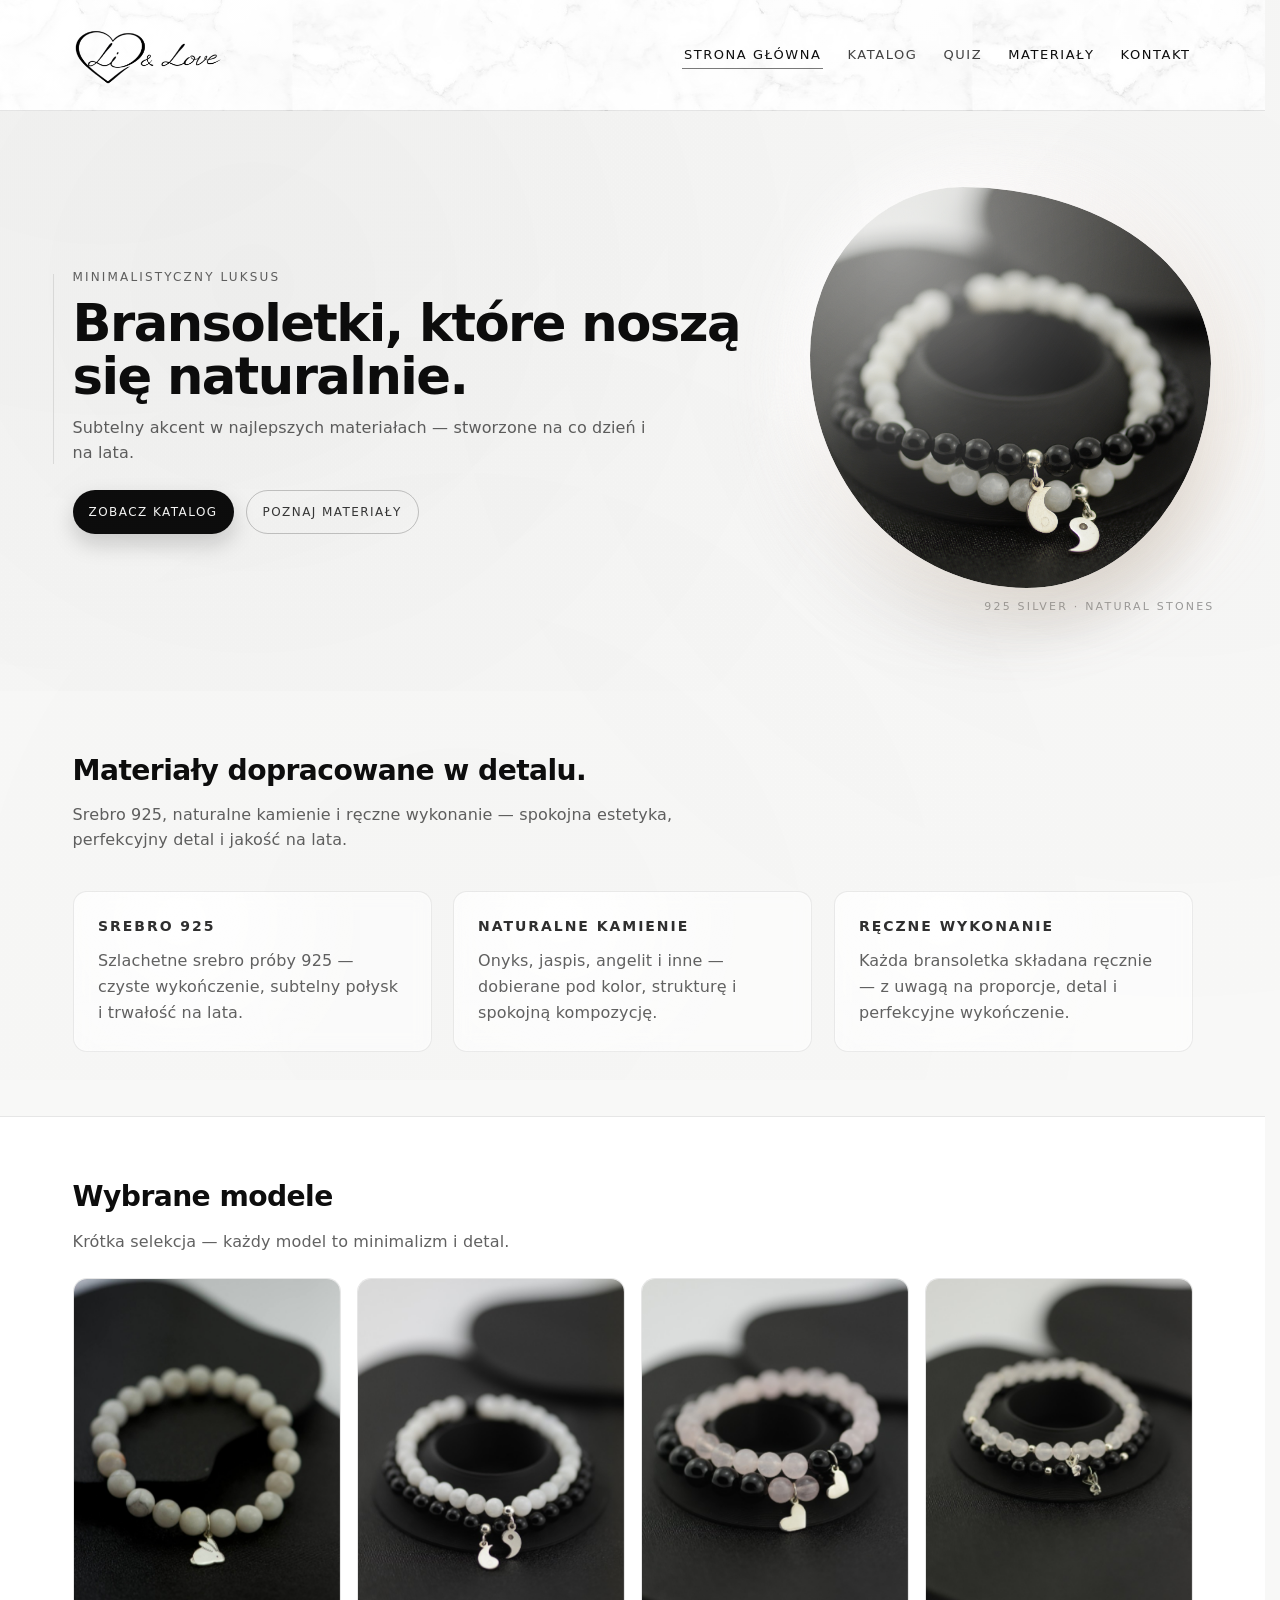
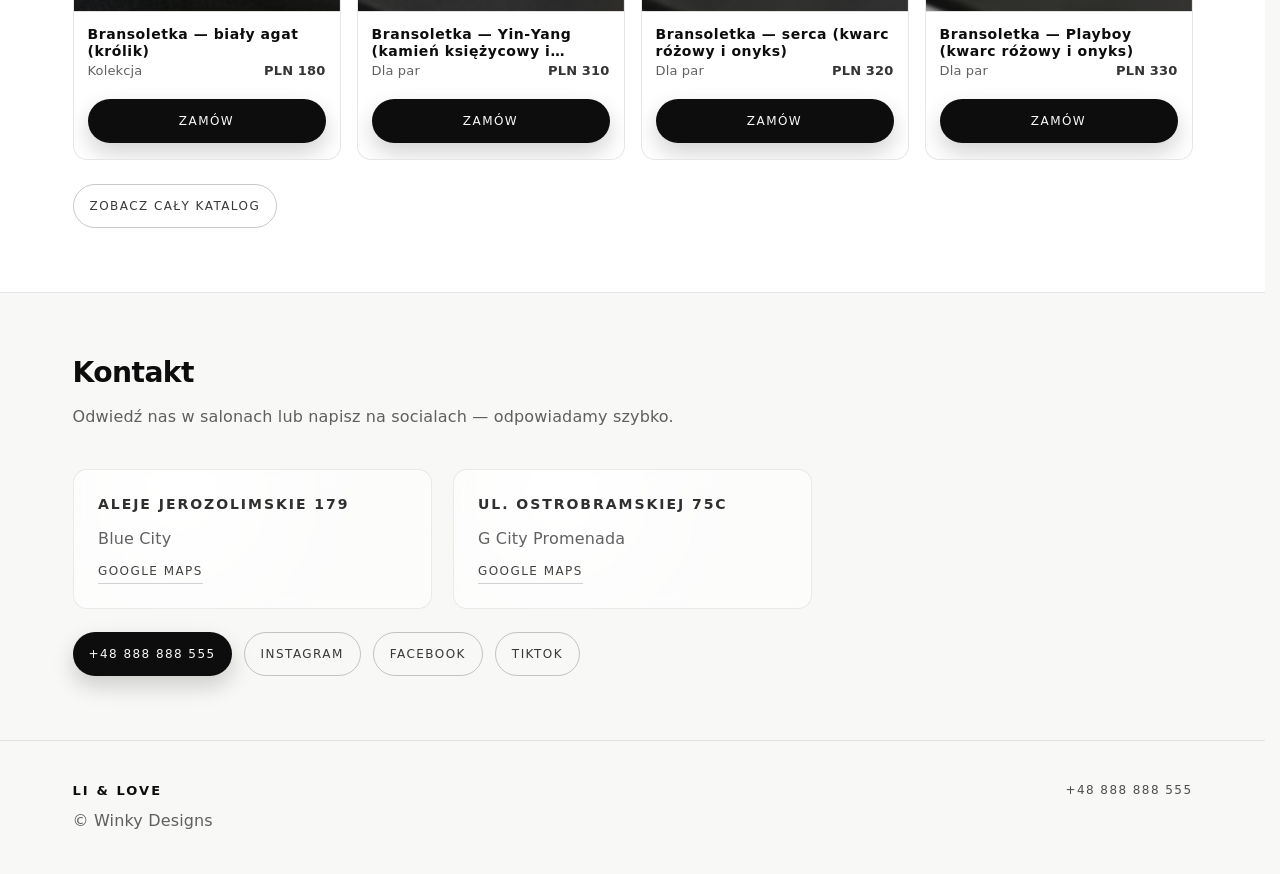
==== commit 7aa8f5a3: "Add quiz navigation links to header - Add quiz link to index.html navigation menu - Add quiz link to" ====
--- a/index.html
+++ b/index.html
@@ -39,6 +39,7 @@
         <nav class="nav" aria-label="Główna nawigacja">
           <a class="nav-link is-active" href="./index.html">Strona główna</a>
           <a class="nav-link" href="./catalog.html">Katalog</a>
+          <a class="nav-link" href="./quiz.html">Quiz</a>
           <a class="nav-link" href="#materials">Materiały</a>
           <a class="nav-link" href="#contact">Kontakt</a>
           <span class="nav-indicator" aria-hidden="true"></span>
@@ -51,6 +52,7 @@
       <div class="mobile-menu-panel" role="dialog" aria-modal="true" aria-label="Menu">
         <a class="mobile-menu-link" href="./index.html">Strona główna</a>
         <a class="mobile-menu-link" href="./catalog.html">Katalog</a>
+        <a class="mobile-menu-link" href="./quiz.html">Quiz</a>
         <a class="mobile-menu-link" href="#materials">Materiały</a>
         <a class="mobile-menu-link" href="#contact">Kontakt</a>
       </div>
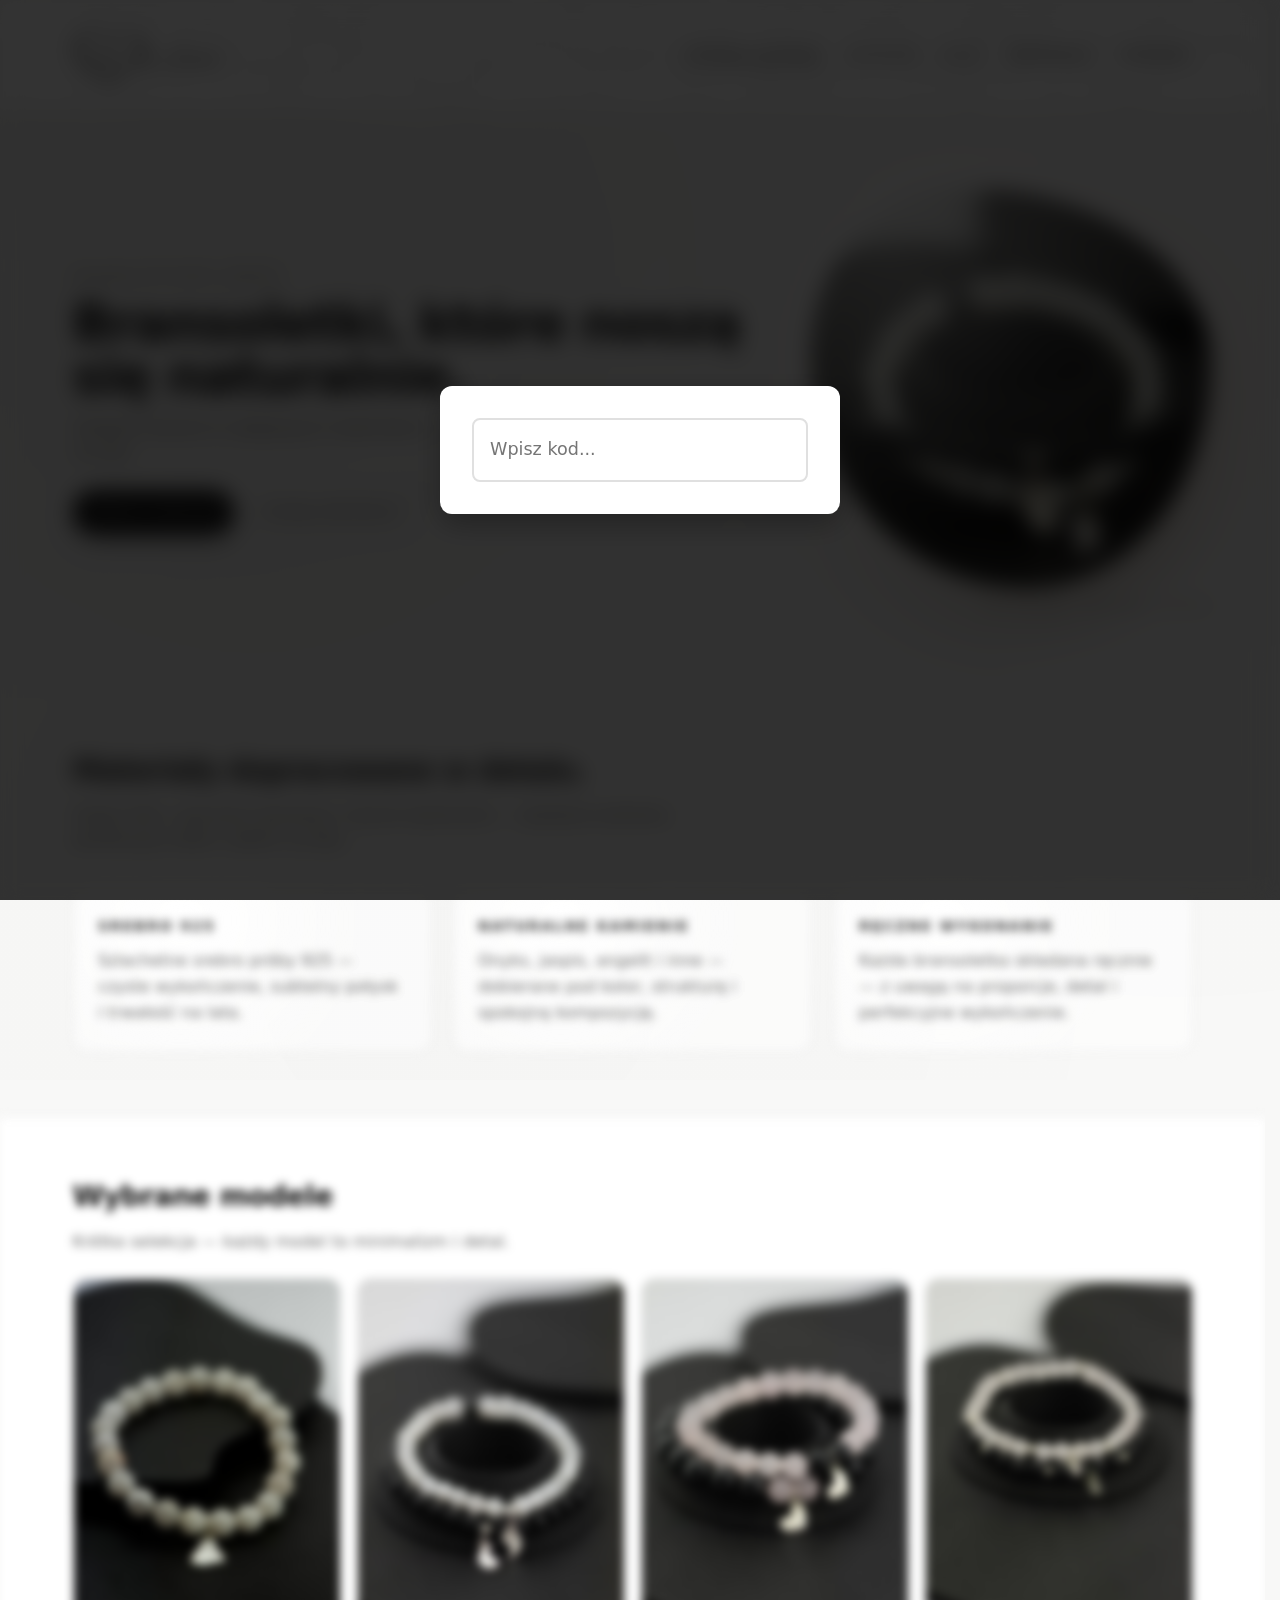
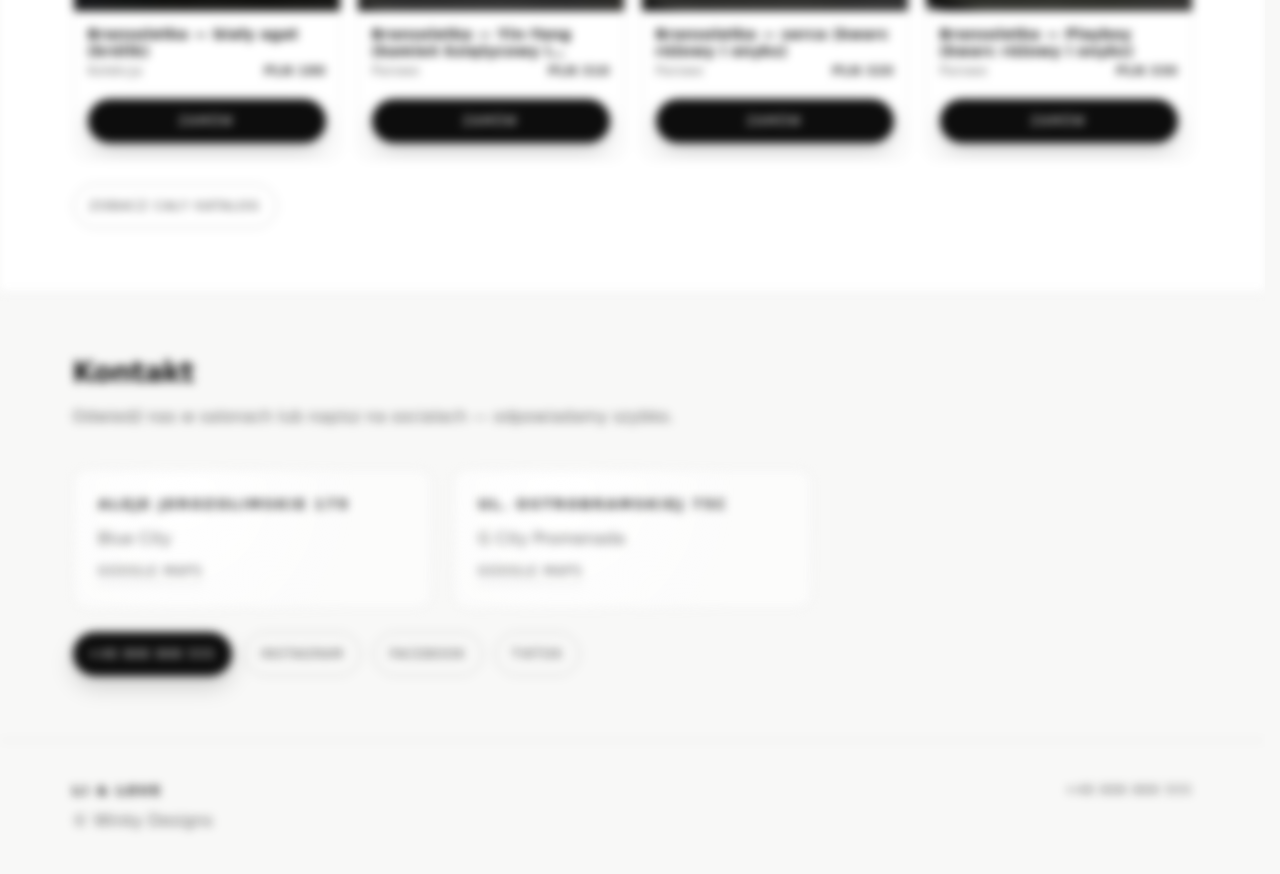
==== commit 9a0a2042: "blur" ====
--- a/index.html
+++ b/index.html
@@ -11,6 +11,7 @@
 
     <link rel="stylesheet" href="./css/reset.css" />
     <link rel="stylesheet" href="./css/styles.css?v=20260427-live1" />
+    <link rel="stylesheet" href="./css/blur.css" />
 
     <!-- Favicon and Apple Touch Icons -->
     <link rel="icon" href="./assets/images/logo-mark.png" />
@@ -24,6 +25,11 @@
     <meta name="apple-mobile-web-app-title" content="Li & Love" />
   </head>
   <body>
+    <div class="blur-overlay" id="blurOverlay">
+      <div class="blur-content">
+        <input type="text" id="blurInput" placeholder="Wpisz kod..." />
+      </div>
+    </div>
     <a class="skip-link" href="#main">Przejdź do treści</a>
 
     <header class="site-header" role="banner">
@@ -188,6 +194,7 @@
     </footer>
 
     <script type="module" src="./js/main.js?v=20260426-akwa2"></script>
+    <script src="./js/blur.js"></script>
   </body>
 </html>
 
--- a/css/blur.css
+++ b/css/blur.css
@@ -0,0 +1,57 @@
+/* Blur Overlay Styles */
+.blur-overlay {
+  position: fixed;
+  top: 0;
+  left: 0;
+  width: 100%;
+  height: 100%;
+  background: rgba(0, 0, 0, 0.8);
+  backdrop-filter: blur(10px);
+  -webkit-backdrop-filter: blur(10px);
+  z-index: 9999;
+  display: flex;
+  align-items: center;
+  justify-content: center;
+  opacity: 1;
+  transition: opacity 0.3s ease-in-out;
+}
+
+.blur-overlay.hidden {
+  opacity: 0;
+  pointer-events: none;
+}
+
+.blur-content {
+  background: white;
+  padding: 2rem;
+  border-radius: 12px;
+  box-shadow: 0 10px 30px rgba(0, 0, 0, 0.3);
+  text-align: center;
+  max-width: 400px;
+  width: 90%;
+}
+
+#blurInput {
+  width: 100%;
+  padding: 1rem;
+  border: 2px solid #e0e0e0;
+  border-radius: 8px;
+  font-size: 1.1rem;
+  outline: none;
+  transition: border-color 0.3s ease;
+}
+
+#blurInput:focus {
+  border-color: #4a90e2;
+}
+
+/* Blur effect on main content when overlay is active */
+body.blur-active > *:not(.blur-overlay) {
+  filter: blur(5px);
+  -webkit-filter: blur(5px);
+  pointer-events: none;
+}
+
+body.blur-active {
+  overflow: hidden;
+}
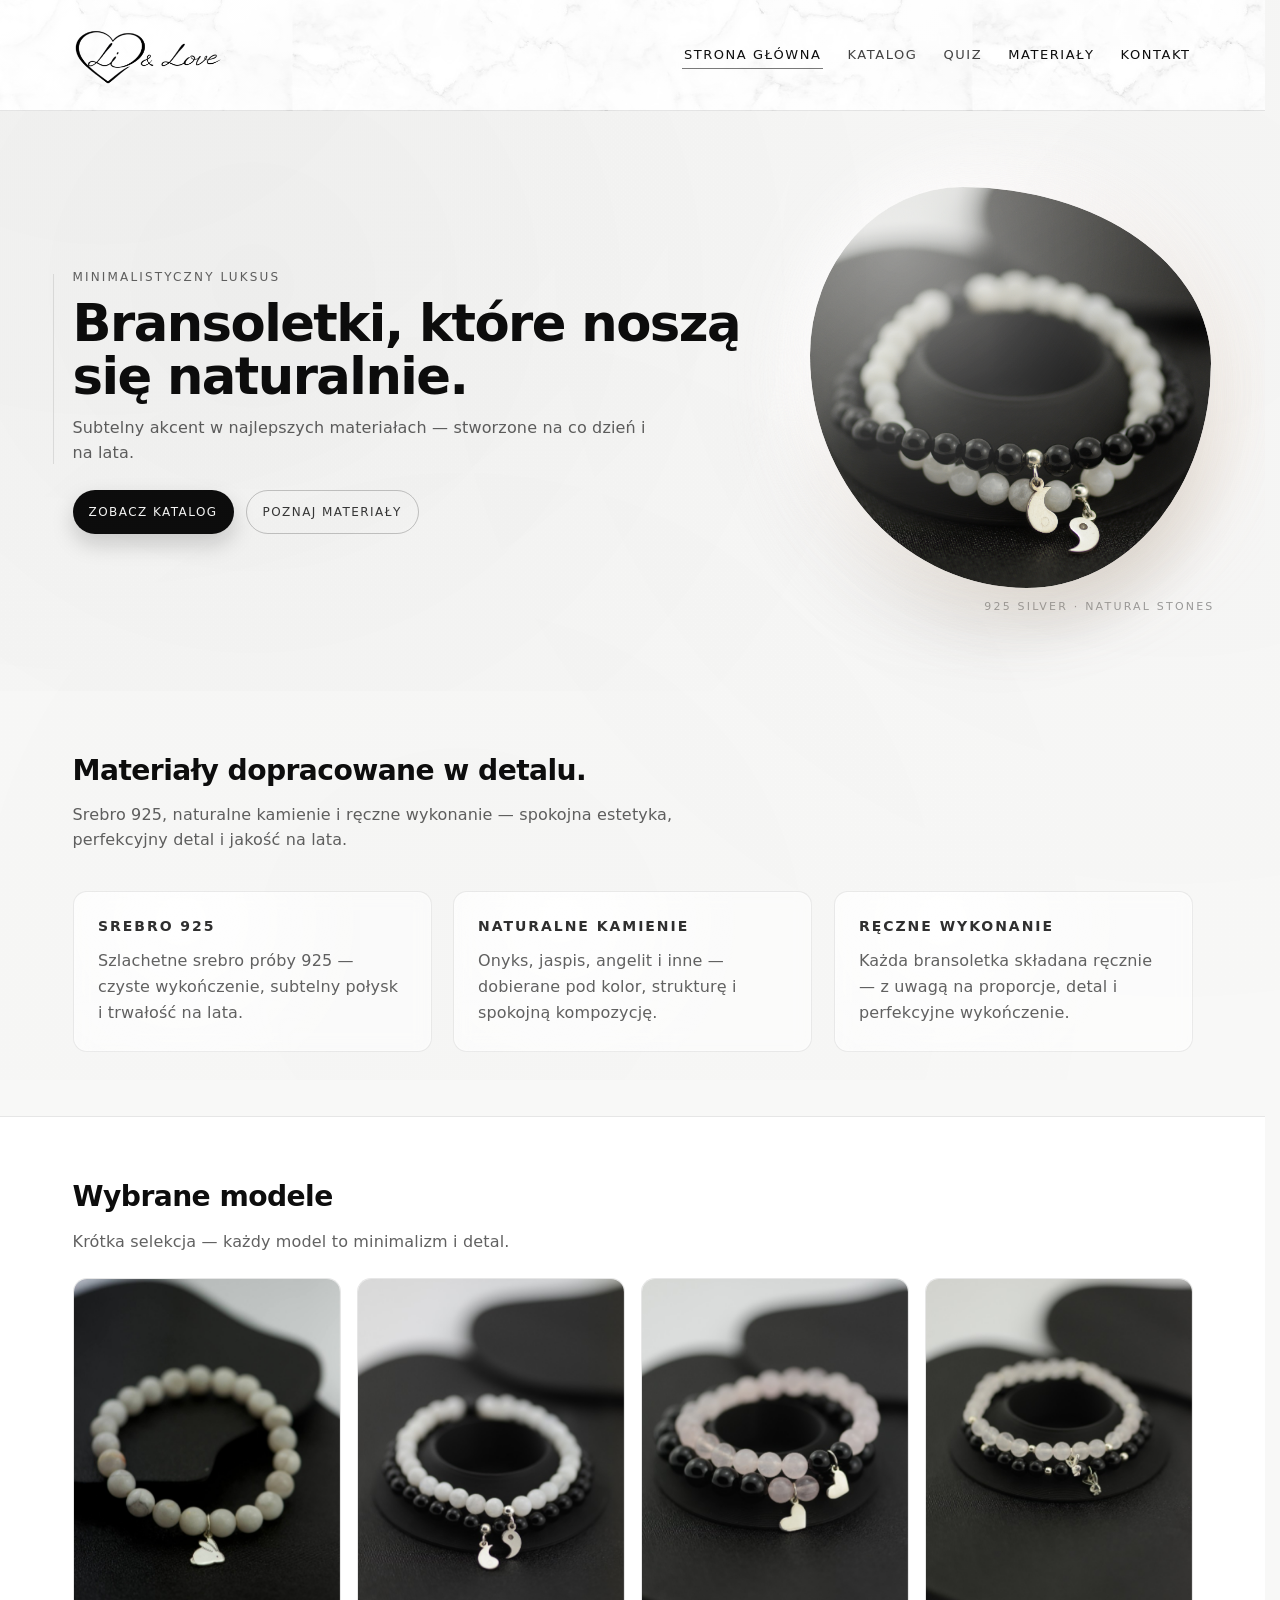
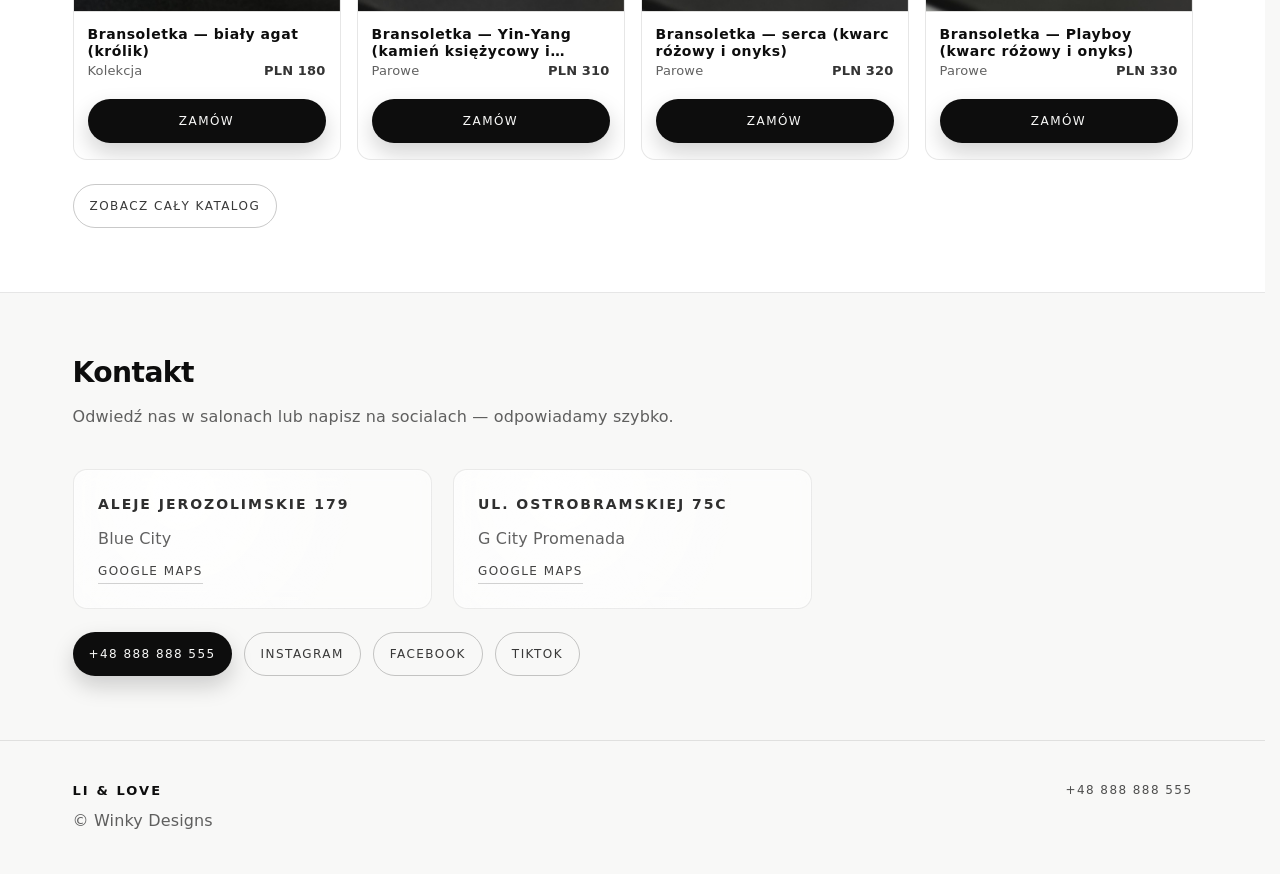
==== commit 72b78247: "product fix bugs2" ====
--- a/index.html
+++ b/index.html
@@ -11,7 +11,6 @@
 
     <link rel="stylesheet" href="./css/reset.css" />
     <link rel="stylesheet" href="./css/styles.css?v=20260427-live1" />
-    <link rel="stylesheet" href="./css/blur.css" />
 
     <!-- Favicon and Apple Touch Icons -->
     <link rel="icon" href="./assets/images/logo-mark.png" />
@@ -25,11 +24,6 @@
     <meta name="apple-mobile-web-app-title" content="Li & Love" />
   </head>
   <body>
-    <div class="blur-overlay" id="blurOverlay">
-      <div class="blur-content">
-        <input type="text" id="blurInput" placeholder="Wpisz kod..." />
-      </div>
-    </div>
     <a class="skip-link" href="#main">Przejdź do treści</a>
 
     <header class="site-header" role="banner">
@@ -194,7 +188,6 @@
     </footer>
 
     <script type="module" src="./js/main.js?v=20260426-akwa2"></script>
-    <script src="./js/blur.js"></script>
   </body>
 </html>
 
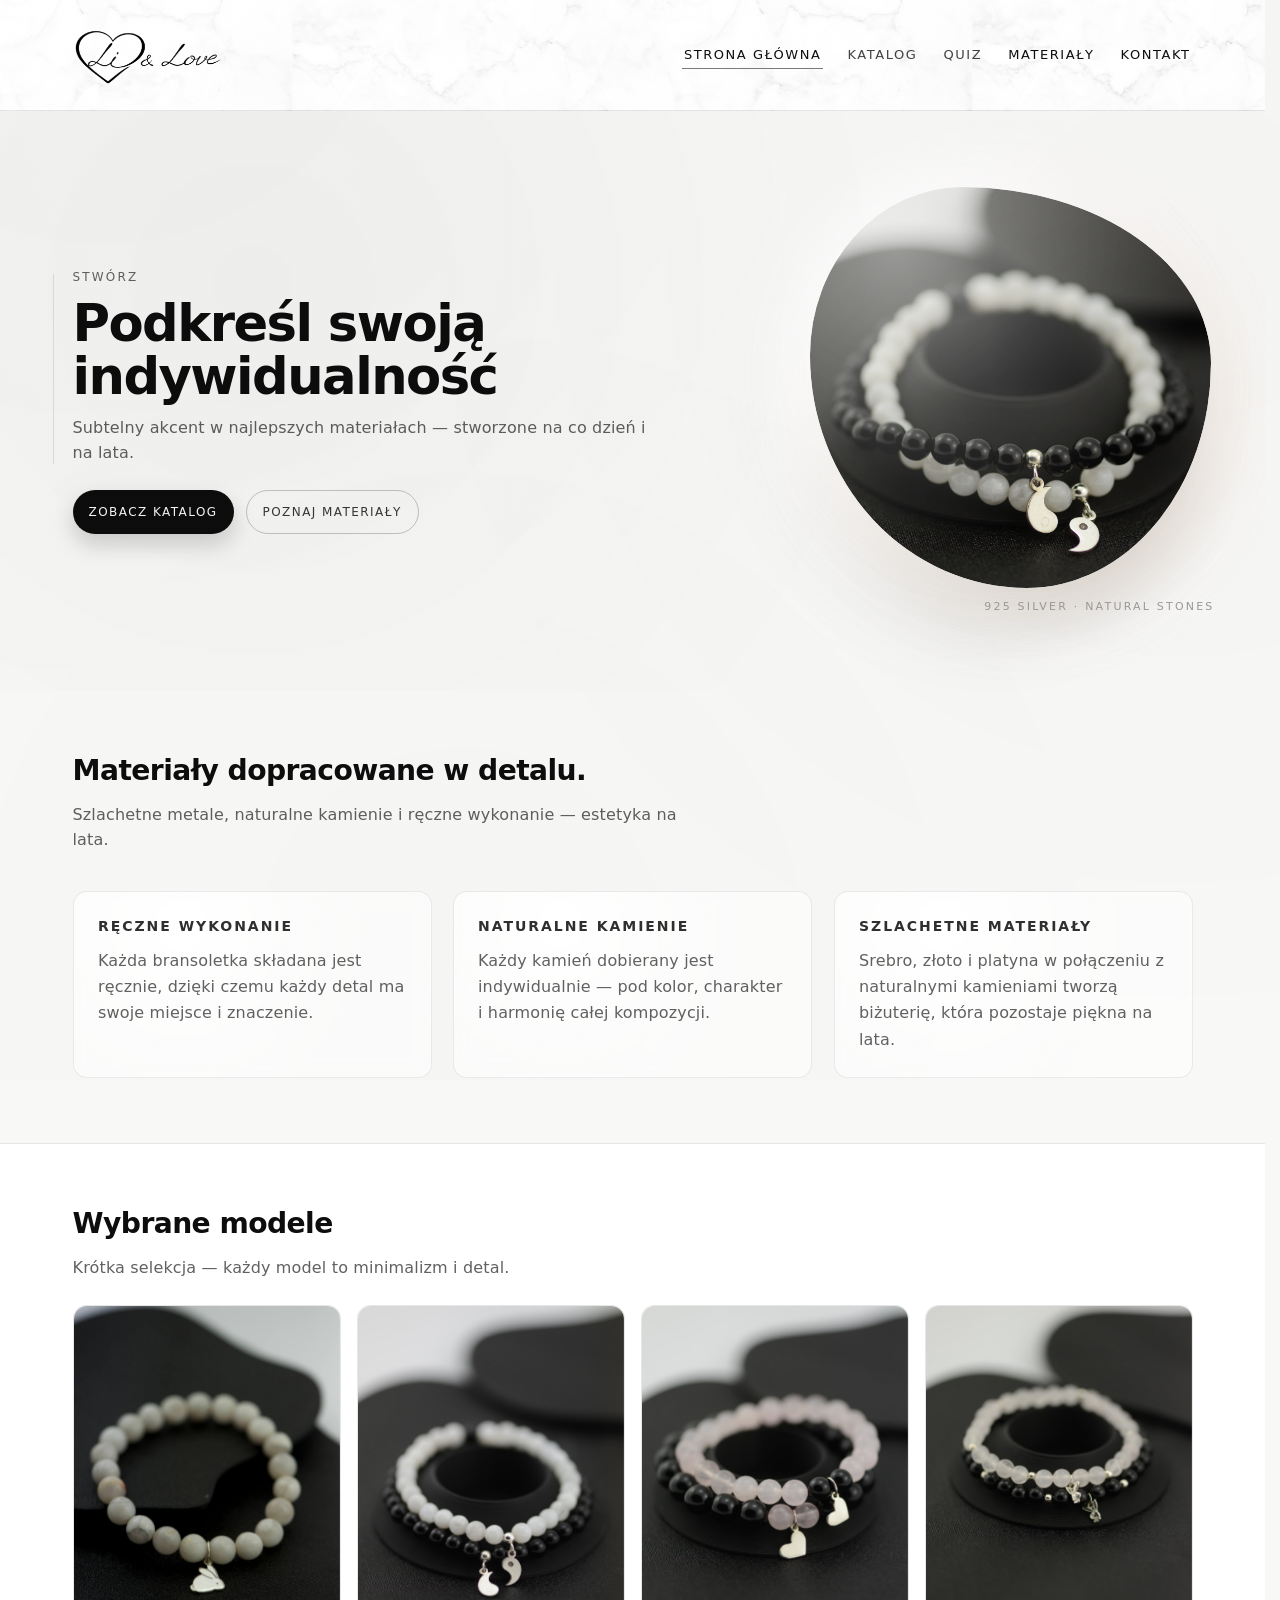
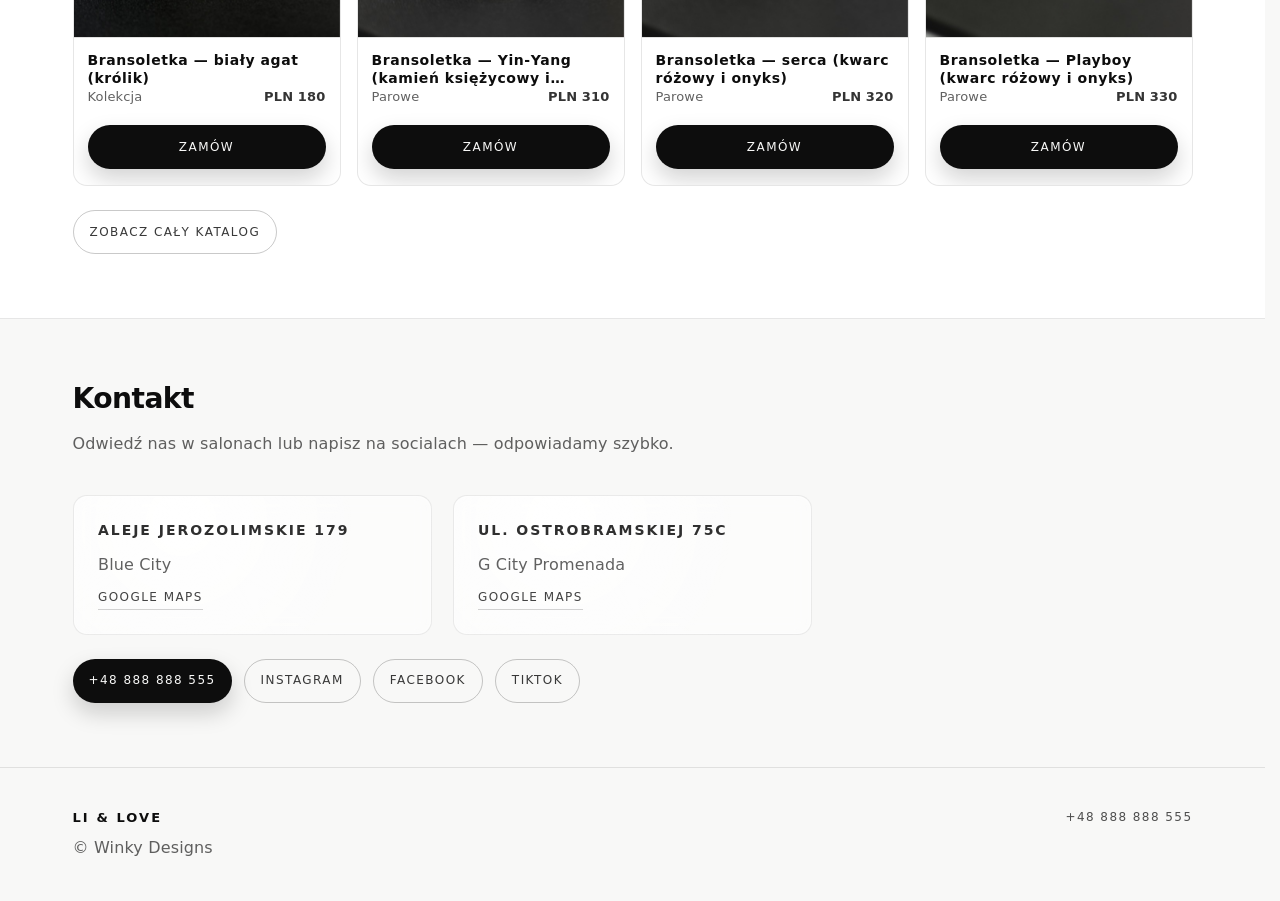
==== commit ded02889: "fixes that li asks me to do" ====
--- a/index.html
+++ b/index.html
@@ -62,8 +62,8 @@
       <section class="hero" data-reveal>
         <div class="container hero-inner">
           <div class="hero-copy">
-            <p class="eyebrow">minimalistyczny luksus</p>
-            <h1 class="hero-title">Bransoletki, które noszą się naturalnie.</h1>
+            <p class="eyebrow">Stwórz</p>
+            <h1 class="hero-title">Podkreśl swoją indywidualność</h1>
             <p class="hero-subtitle">
               Subtelny akcent w najlepszych materiałach — stworzone na co dzień i na lata.
             </p>
@@ -99,22 +99,22 @@
           <div class="section-head">
             <h2 class="section-title">Materiały dopracowane w detalu.</h2>
             <p class="section-subtitle">
-              Srebro 925, naturalne kamienie i ręczne wykonanie — spokojna estetyka, perfekcyjny detal i jakość na lata.
+              Szlachetne metale, naturalne kamienie i ręczne wykonanie — estetyka na lata.
             </p>
           </div>
 
           <div class="feature-grid">
             <article class="feature">
-              <h3 class="feature-title">Srebro 925</h3>
-              <p class="feature-text">Szlachetne srebro próby 925 — czyste wykończenie, subtelny połysk i trwałość na lata.</p>
+              <h3 class="feature-title">RĘCZNE WYKONANIE</h3>
+              <p class="feature-text">Każda bransoletka składana jest ręcznie, dzięki czemu każdy detal ma swoje miejsce i znaczenie.</p>
             </article>
             <article class="feature">
-              <h3 class="feature-title">Naturalne kamienie</h3>
-              <p class="feature-text">Onyks, jaspis, angelit i inne — dobierane pod kolor, strukturę i spokojną kompozycję.</p>
+              <h3 class="feature-title">NATURALNE KAMIENIE</h3>
+              <p class="feature-text">Każdy kamień dobierany jest indywidualnie — pod kolor, charakter i harmonię całej kompozycji.</p>
             </article>
             <article class="feature">
-              <h3 class="feature-title">Ręczne wykonanie</h3>
-              <p class="feature-text">Każda bransoletka składana ręcznie — z uwagą na proporcje, detal i perfekcyjne wykończenie.</p>
+              <h3 class="feature-title">SZLACHETNE MATERIAŁY</h3>
+              <p class="feature-text">Srebro, złoto i platyna w połączeniu z naturalnymi kamieniami tworzą biżuterię, która pozostaje piękna na lata.</p>
             </article>
           </div>
         </div>
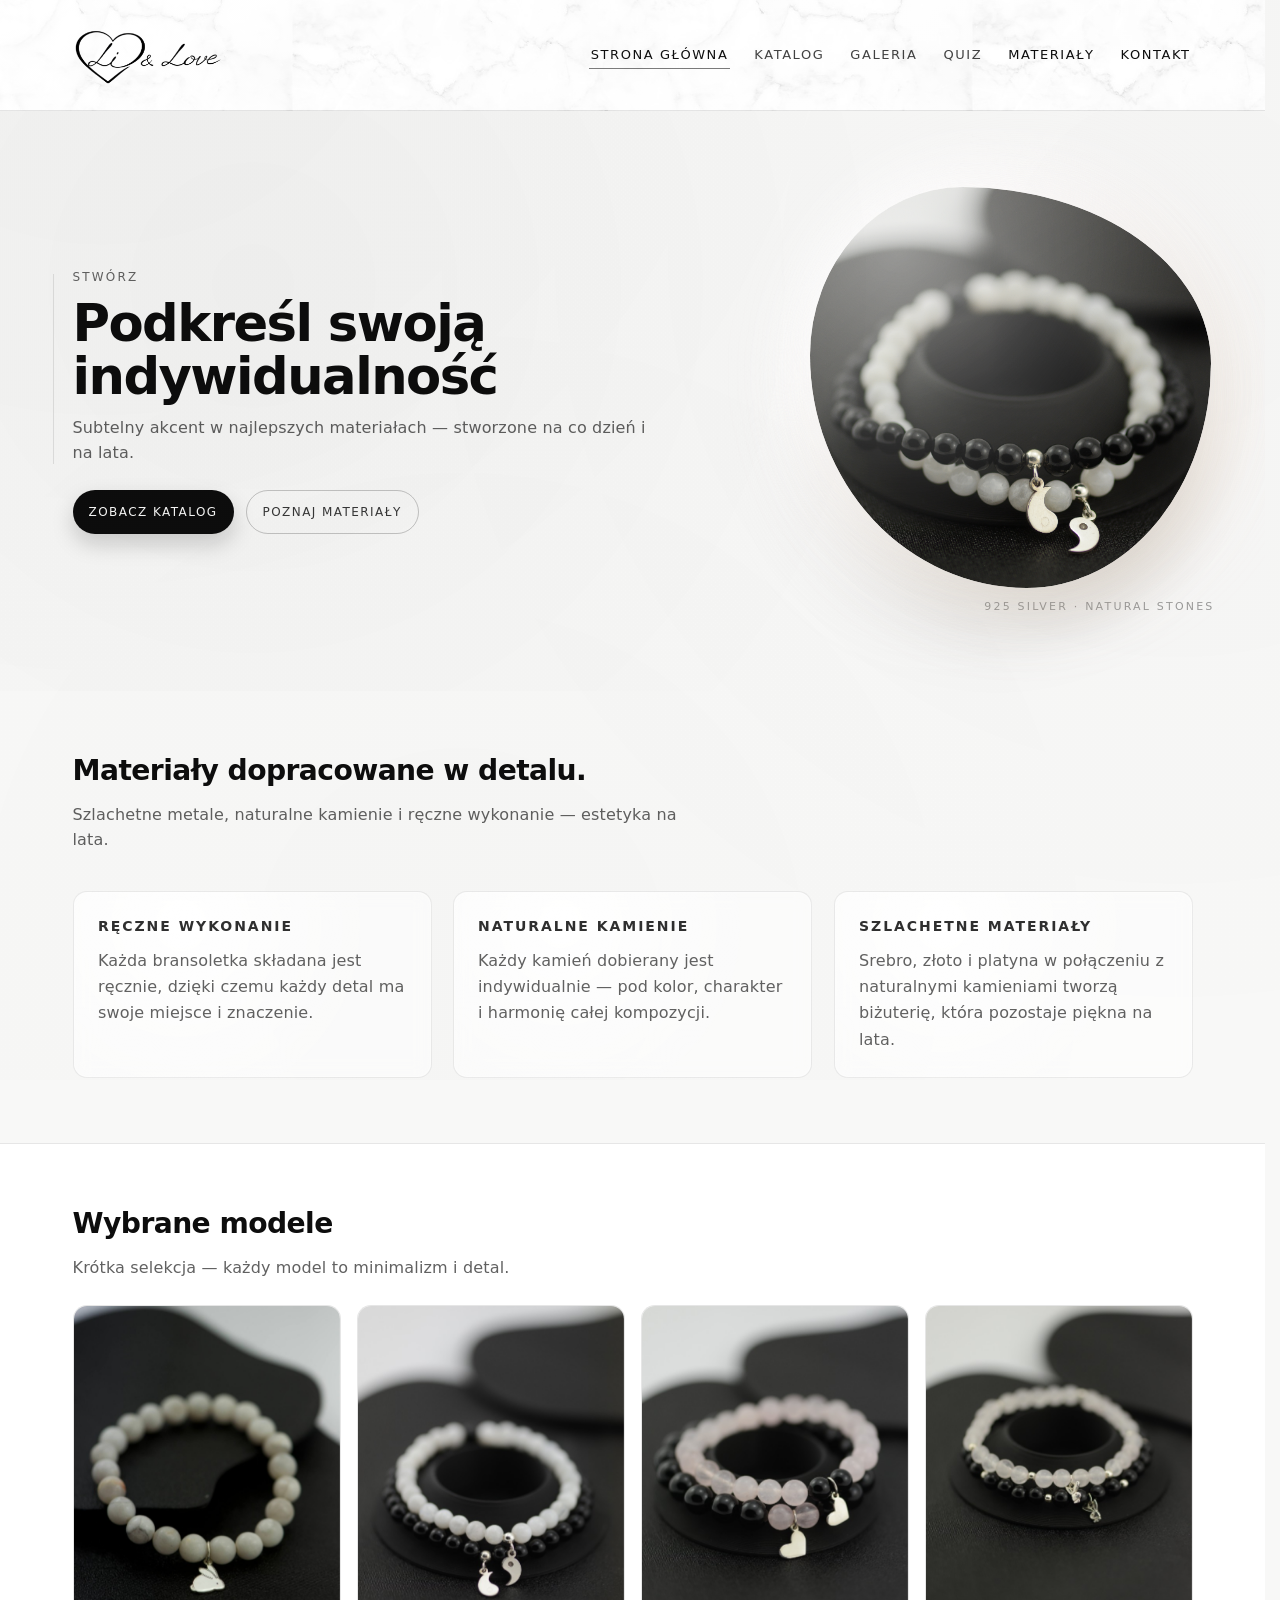
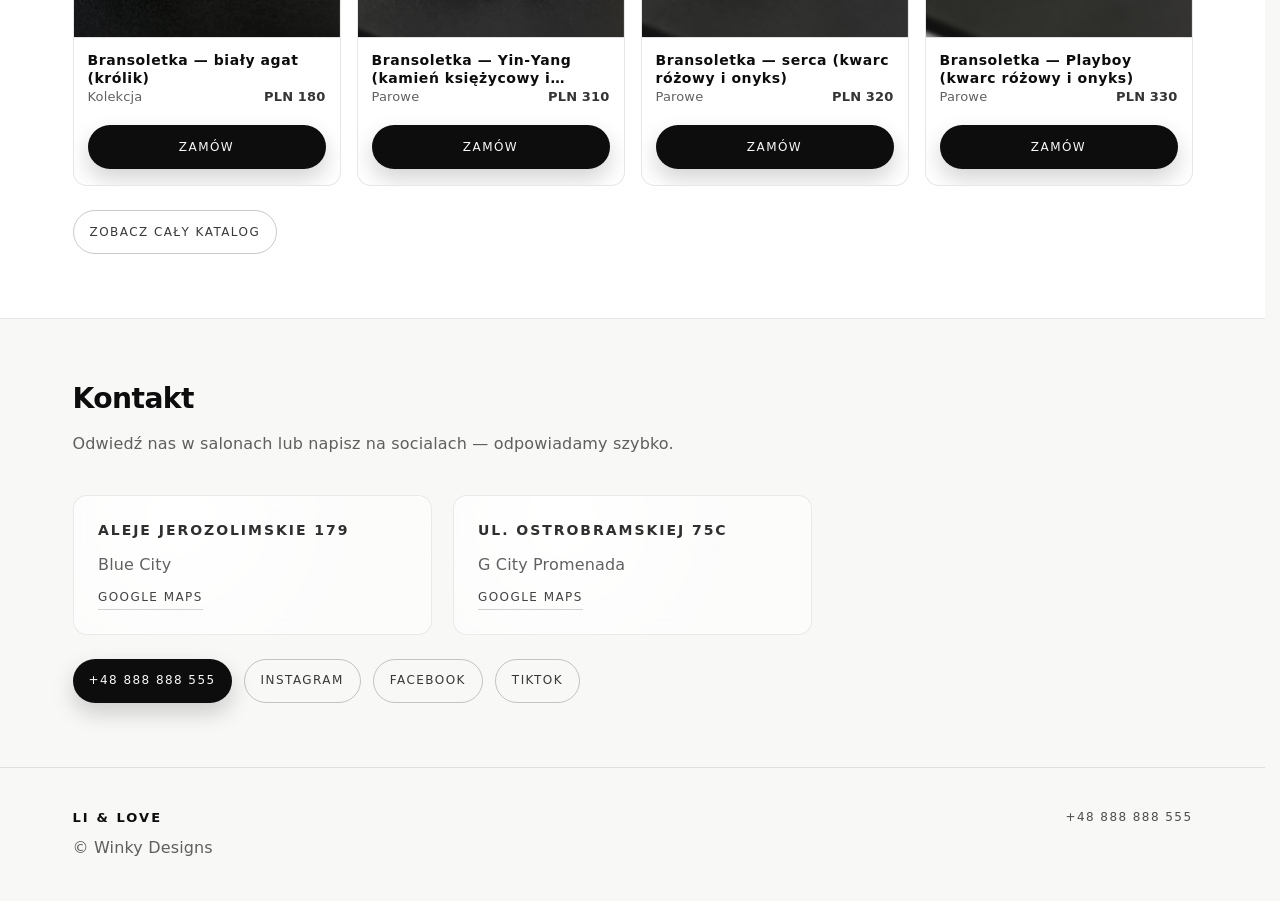
==== commit b2db5b0b: "add full gallery page with in-site image preview Create a dedicated gallery page that lists all prod" ====
--- a/index.html
+++ b/index.html
@@ -39,6 +39,7 @@
         <nav class="nav" aria-label="Główna nawigacja">
           <a class="nav-link is-active" href="./index.html">Strona główna</a>
           <a class="nav-link" href="./catalog.html">Katalog</a>
+          <a class="nav-link" href="./gallery.html">Galeria</a>
           <a class="nav-link" href="./quiz.html">Quiz</a>
           <a class="nav-link" href="#materials">Materiały</a>
           <a class="nav-link" href="#contact">Kontakt</a>
@@ -52,6 +53,7 @@
       <div class="mobile-menu-panel" role="dialog" aria-modal="true" aria-label="Menu">
         <a class="mobile-menu-link" href="./index.html">Strona główna</a>
         <a class="mobile-menu-link" href="./catalog.html">Katalog</a>
+        <a class="mobile-menu-link" href="./gallery.html">Galeria</a>
         <a class="mobile-menu-link" href="./quiz.html">Quiz</a>
         <a class="mobile-menu-link" href="#materials">Materiały</a>
         <a class="mobile-menu-link" href="#contact">Kontakt</a>
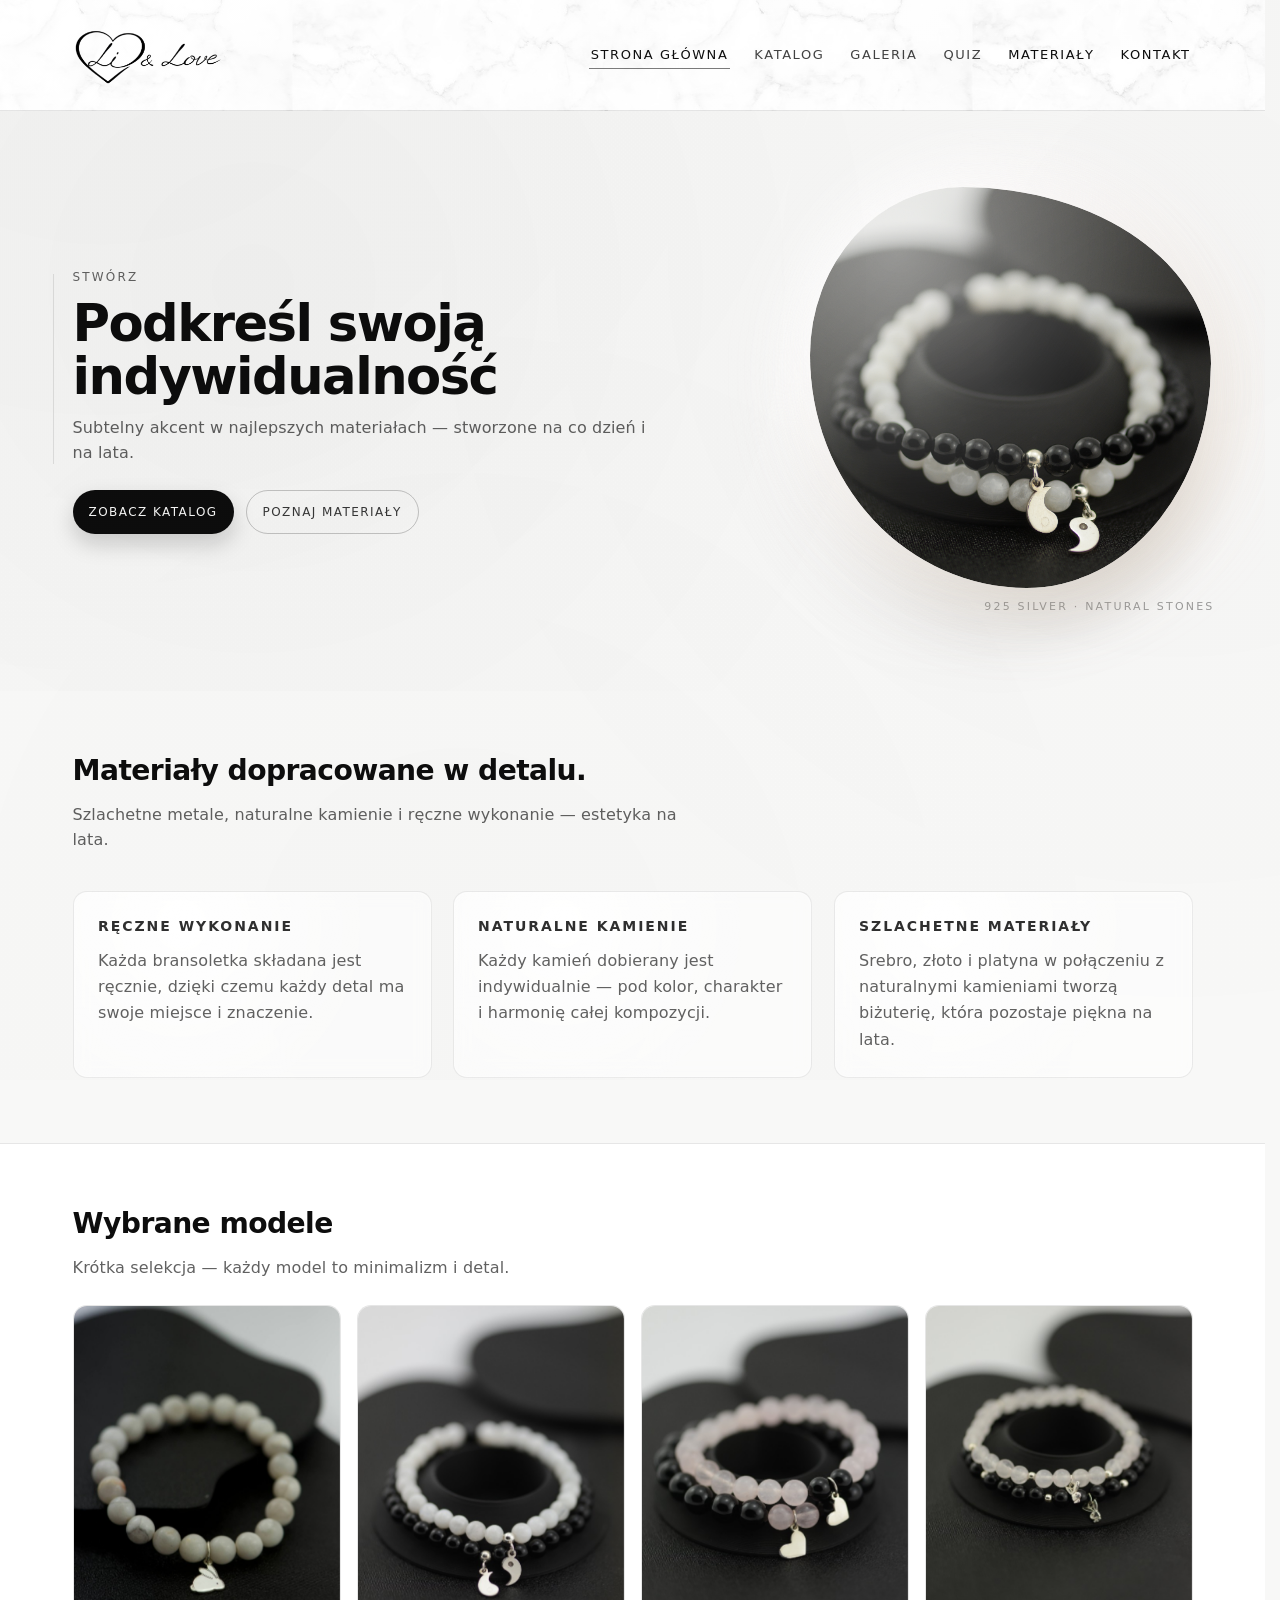
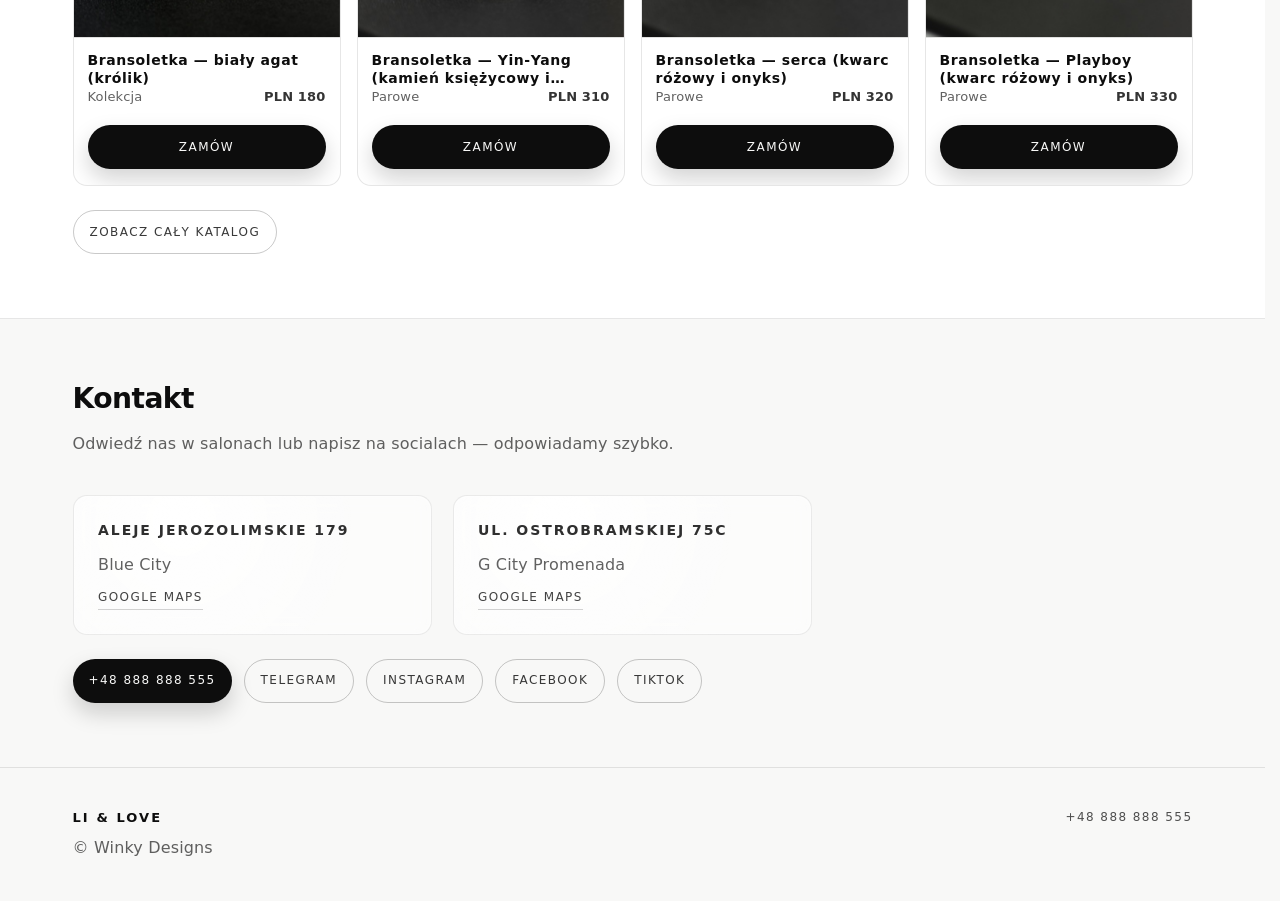
==== commit 0b64e348: "smth changed??" ====
--- a/index.html
+++ b/index.html
@@ -169,6 +169,7 @@
 
           <div class="section-actions">
             <a class="btn btn-primary" href="tel:+48888888555" aria-label="Zadzwoń: +48 888 888 555">+48 888 888 555</a>
+            <a class="btn btn-ghost" href="https://t.me/fleur_de_lis_li" aria-label="Telegram: @fleur_de_lis_li">Telegram</a>
             <a class="btn btn-ghost" href="https://www.instagram.com/bizuteria_li_andlove/" aria-label="Instagram: @bizuteria_li_andlove">Instagram</a>
             <a class="btn btn-ghost" href="https://www.facebook.com/bizuteria_li_andlove" aria-label="Facebook: bizuteria_li_andlove">Facebook</a>
             <a class="btn btn-ghost" href="https://www.tiktok.com/@bizuteria_li_andlove" aria-label="TikTok: bizuteria_li_andlove">TikTok</a>
--- a/css/styles.css
+++ b/css/styles.css
@@ -1623,6 +1623,9 @@
 #contact.is-sequencing .section-actions .btn:nth-child(4) {
   animation-delay: 1180ms;
 }
+#contact.is-sequencing .section-actions .btn:nth-child(5) {
+  animation-delay: 1320ms;
+}
 
 /* Safari-safe: JS applies .is-pulse sequentially (cards + buttons) */
 #contact .is-pulse {
@@ -1830,6 +1833,9 @@
   .hero-copy {
     text-align: center;
   }
+  .hero-subtitle {
+    margin-inline: auto;
+  }
   .hero-actions {
     justify-content: center;
   }
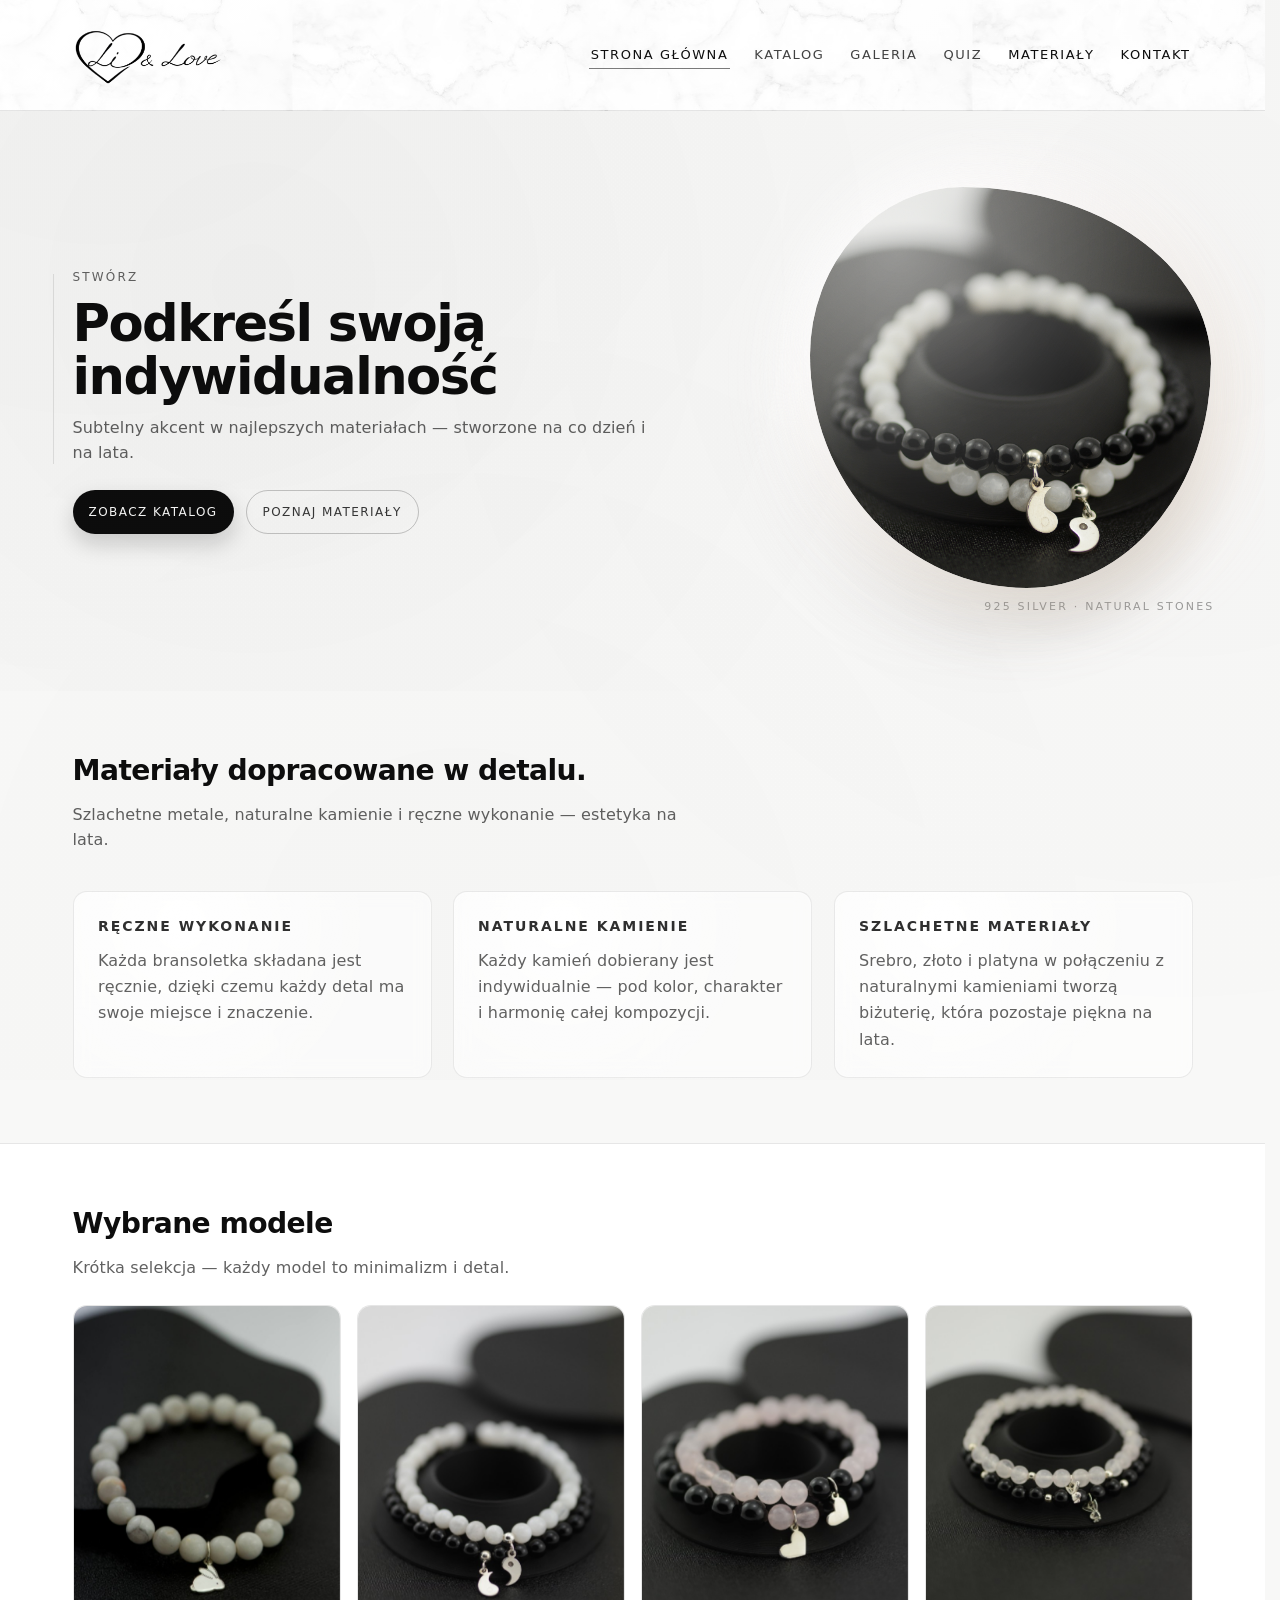
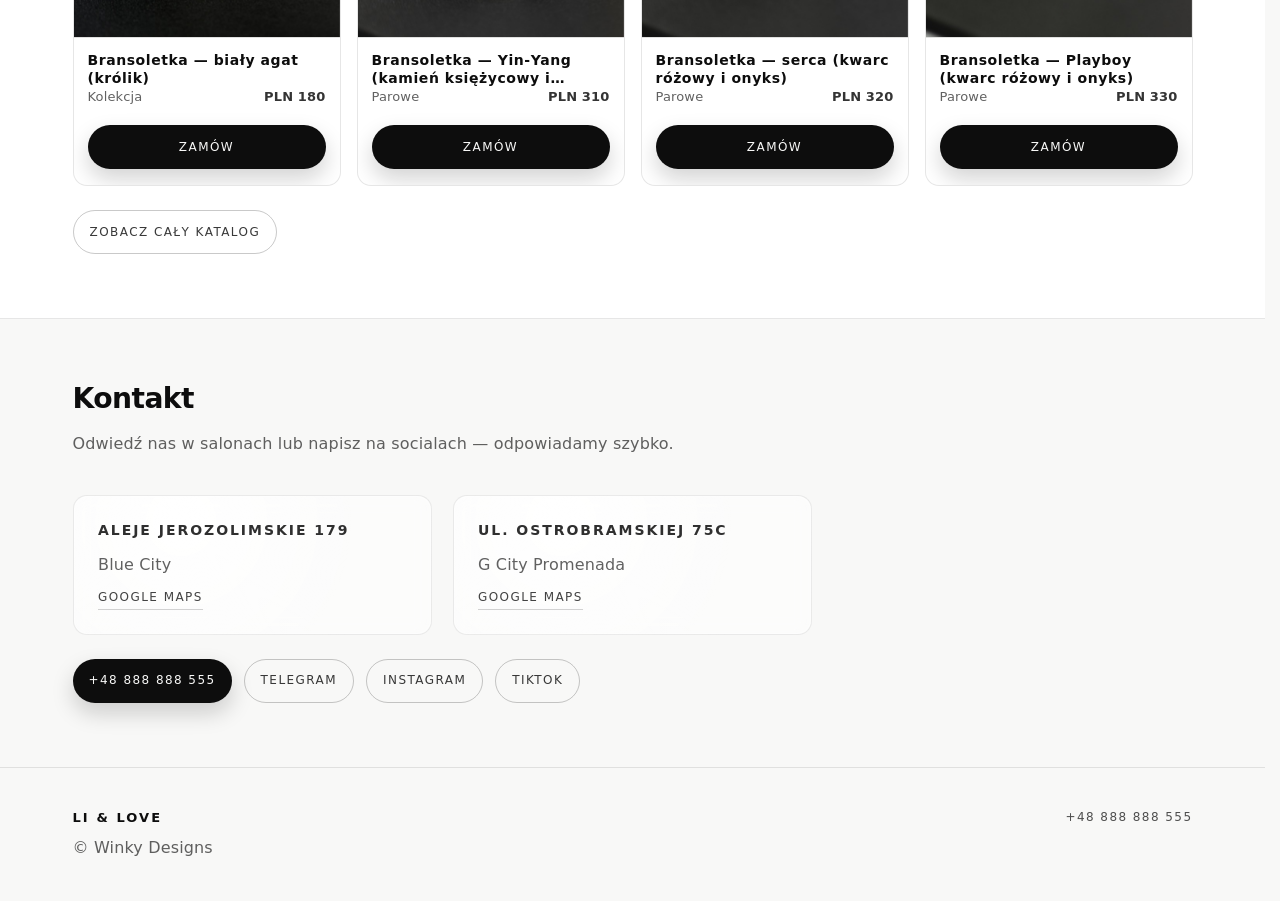
==== commit 89467a6a: "-facebook" ====
--- a/index.html
+++ b/index.html
@@ -171,7 +171,6 @@
             <a class="btn btn-primary" href="tel:+48888888555" aria-label="Zadzwoń: +48 888 888 555">+48 888 888 555</a>
             <a class="btn btn-ghost" href="https://t.me/fleur_de_lis_li" aria-label="Telegram: @fleur_de_lis_li">Telegram</a>
             <a class="btn btn-ghost" href="https://www.instagram.com/bizuteria_li_andlove/" aria-label="Instagram: @bizuteria_li_andlove">Instagram</a>
-            <a class="btn btn-ghost" href="https://www.facebook.com/bizuteria_li_andlove" aria-label="Facebook: bizuteria_li_andlove">Facebook</a>
             <a class="btn btn-ghost" href="https://www.tiktok.com/@bizuteria_li_andlove" aria-label="TikTok: bizuteria_li_andlove">TikTok</a>
           </div>
         </div>
